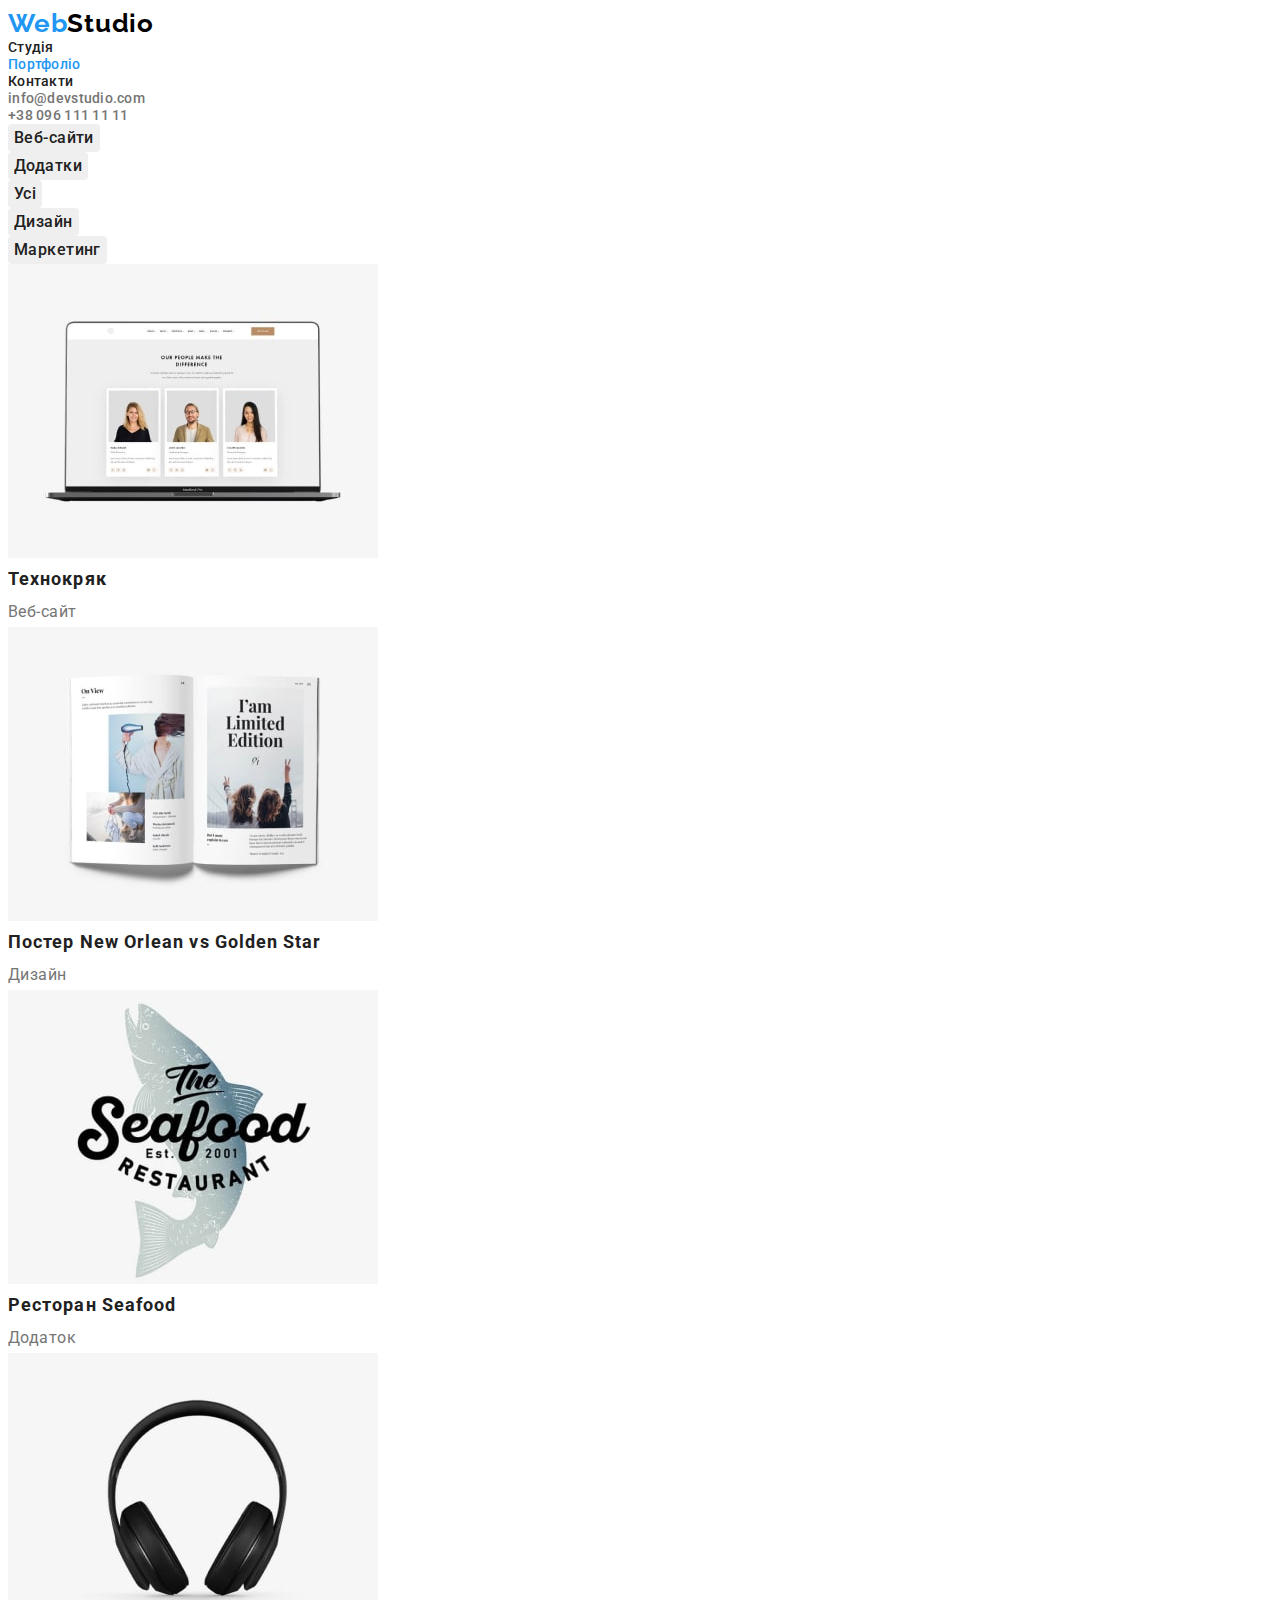
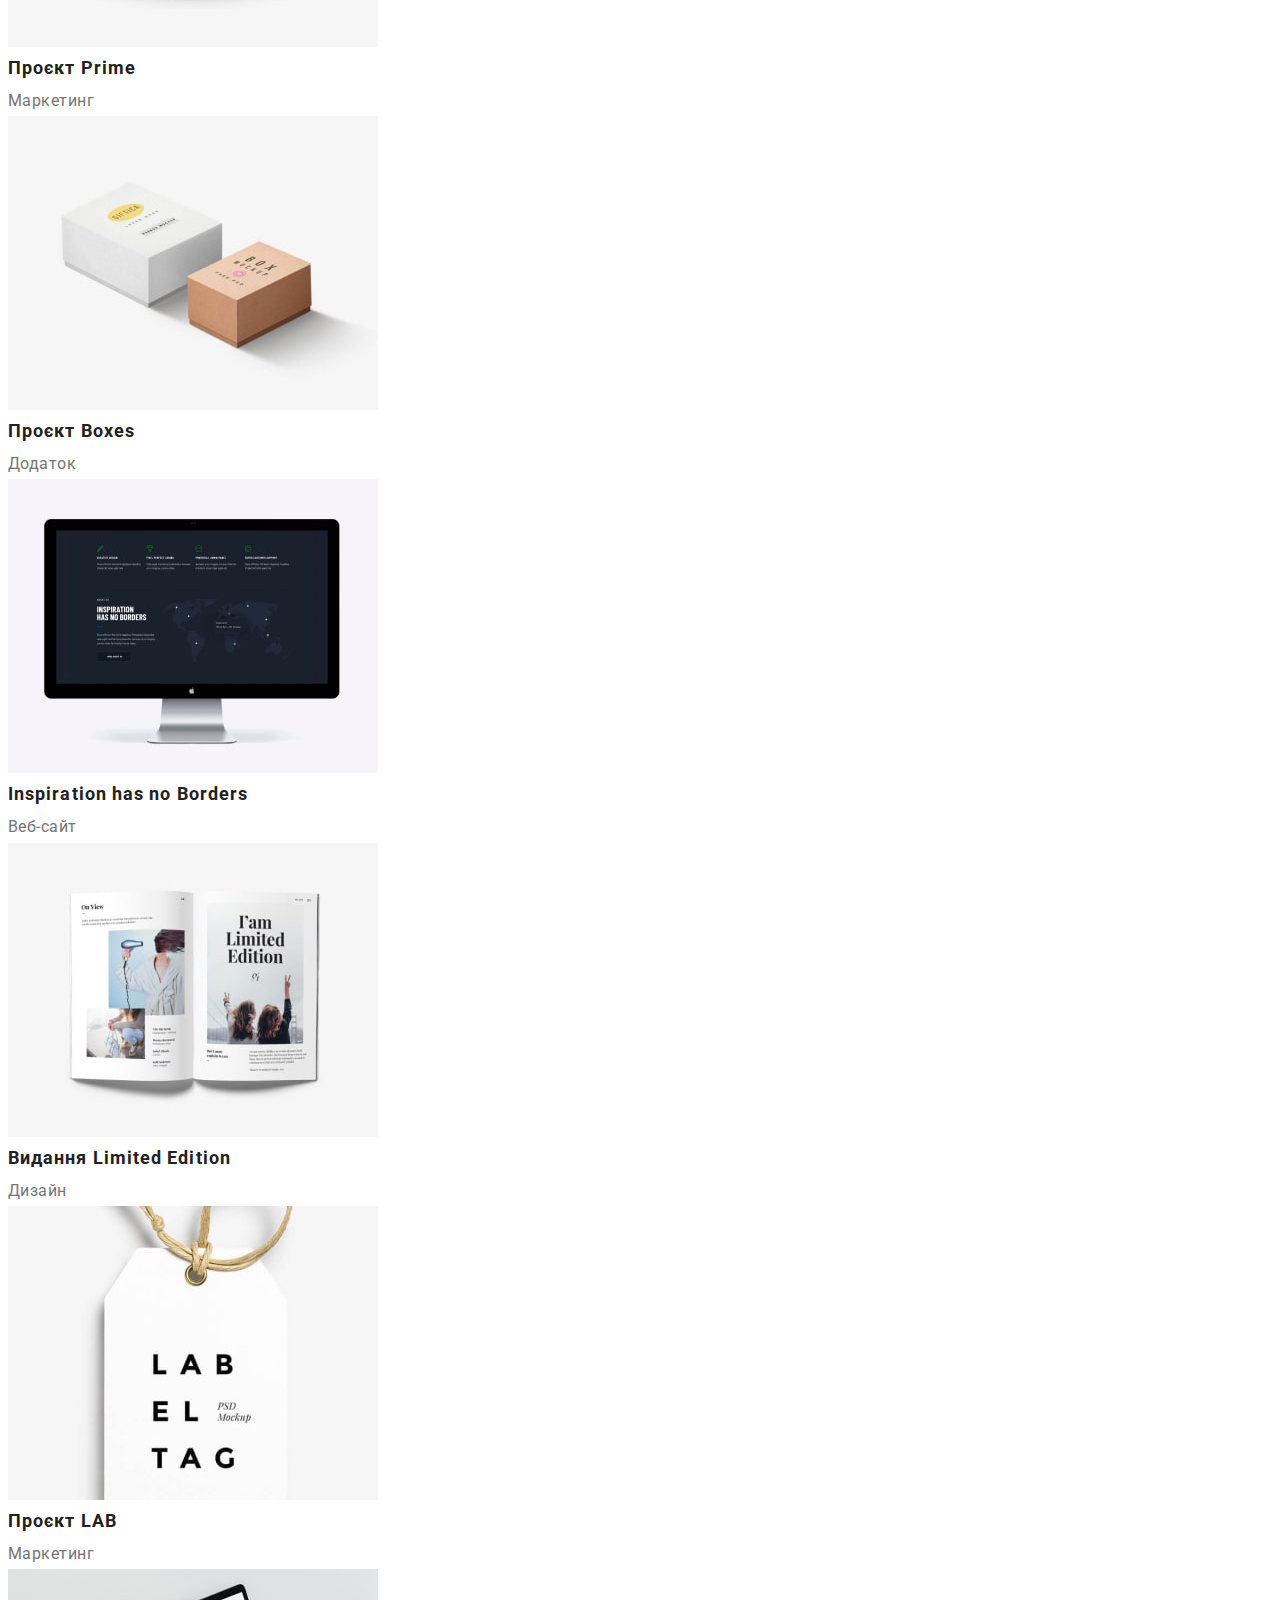
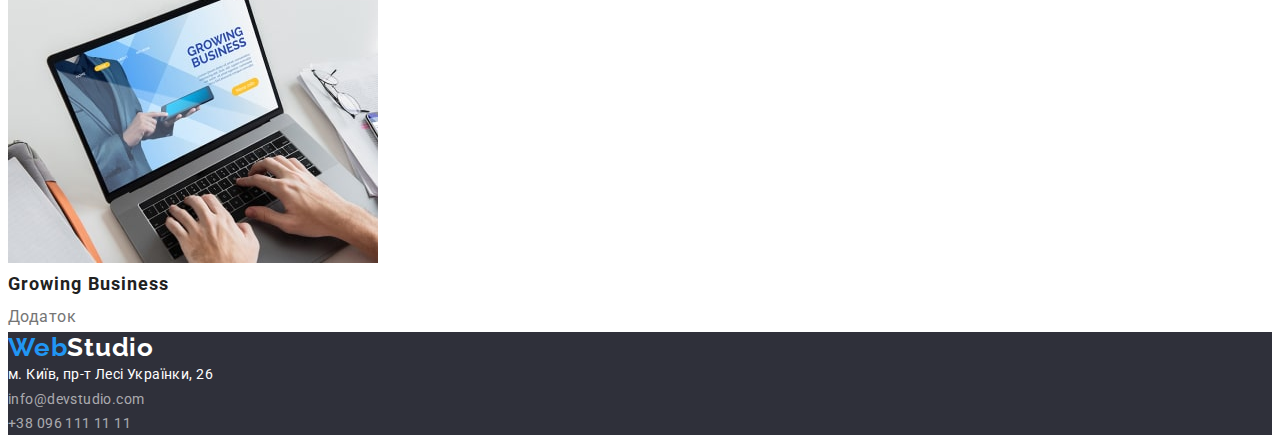
==== portfolio.html @ abe8c5ea "123" ====
<!DOCTYPE html>
<html lang="uk">
  <head>
    <meta charset="UTF-8" />
    <meta http-equiv="X-UA-Compatible" content="IE=edge" />
    <meta name="viewport" content="width=device-width, initial-scale=1.0" />
    <title>My home work</title>
    <link rel="stylesheet" href="node_modules/modern-normalize/modern-normalize.css" />
    <link rel="stylesheet" href="./css/style.css" />
    <link rel="preconnect" href="https://fonts.googleapis.com" />
    <link rel="preconnect" href="https://fonts.gstatic.com" crossorigin />
    <link
      href="https://fonts.googleapis.com/css2?family=Raleway:wght@700&family=Roboto:wght@400;500;700;900&display=swap"
      rel="stylesheet"
    />
  </head>
  <body>
    <!-- Хедер -->
    <header>
      <nav>
        <a class="logo-header link" href="./index.html"><span class="logo-web">Web</span>Studio</a>
        <ul class="list">
          <li><a class="link nav-link" href="./index.html">Студія</a></li>
          <li><a class="link nav-link current" href="./portfolio.html">Портфоліо</a></li>
          <li><a class="link nav-link" href="">Контакти</a></li>
        </ul>
      </nav>
      <ul class="list">
        <li>
          <a class="link header-email" href="mailto:info@devstudio.com">info@devstudio.com</a>
        </li>
        <li><a class="link header-tel" href="tel:+380961111111">+38 096 111 11 11</a></li>
      </ul>
    </header>

    <!-- мєін -->
    <main>
      <section>
        <!-- фільтр із кнопок -->
        <ul class="list">
          <li><button class="button-filter" type="button">Веб-сайти</button></li>
          <li><button class="button-filter" type="button">Додатки</button></li>
          <li><button class="button-filter" type="button">Усі</button></li>
          <li><button class="button-filter" type="button">Дизайн</button></li>
          <li><button class="button-filter" type="button">Маркетинг</button></li>
        </ul>

        <h1 class="visually-hidden">Портфоліо робіт</h1>

        <ul class="list">
          <li>
            <a class="link" href=""
              ><img src="./images/texno.jpg" width="370" alt="img-card" />
              <h2 class="title-card-portfolio">Технокряк</h2>
              <p class="text-card-portfolio">Веб-сайт</p></a
            >
          </li>
          <li>
            <a class="link" href=""
              ><img src="./images/magazine.jpg" width="370" alt="img-card" />
              <h2 class="title-card-portfolio">Постер New Orlean vs Golden Star</h2>
              <p class="text-card-portfolio">Дизайн</p></a
            >
          </li>
          <li>
            <a class="link" href=""
              ><img src="./images/restaurant.jpg" width="370" alt="img-card" />
              <h2 class="title-card-portfolio">Ресторан Seafood</h2>
              <p class="text-card-portfolio">Додаток</p></a
            >
          </li>
          <li>
            <a class="link" href=""
              ><img src="./images/prime.jpg" width="370" alt="img-card" />
              <h2 class="title-card-portfolio">Проєкт Prime</h2>
              <p class="text-card-portfolio">Маркетинг</p></a
            >
          </li>
          <li>
            <a class="link" href=""
              ><img src="./images/boxes.jpg" width="370" alt="img-card" />
              <h2 class="title-card-portfolio">Проєкт Boxes</h2>
              <p class="text-card-portfolio">Додаток</p></a
            >
          </li>
          <li>
            <a class="link" href=""
              ><img src="./images/site.jpg" width="370" alt="img-card" />
              <h2 class="title-card-portfolio">Inspiration has no Borders</h2>
              <p class="text-card-portfolio">Веб-сайт</p></a
            >
          </li>
          <li>
            <a class="link" href=""
              ><img src="./images/magazine.jpg" width="370" alt="img-card" />
              <h2 class="title-card-portfolio">Видання Limited Edition</h2>
              <p class="text-card-portfolio">Дизайн</p></a
            >
          </li>
          <li>
            <a class="link" href=""
              ><img src="./images/lab.jpg" width="370" alt="img-card" />
              <h2 class="title-card-portfolio">Проєкт LAB</h2>
              <p class="text-card-portfolio">Маркетинг</p></a
            >
          </li>
          <li>
            <a class="link" href=""
              ><img src="./images/addition.jpg" width="370" alt="img-card" />
              <h2 class="title-card-portfolio">Growing Business</h2>
              <p class="text-card-portfolio">Додаток</p></a
            >
          </li>
        </ul>
      </section>
    </main>
    <!-- Футер -->
    <footer>
      <div class="footer">
        <a class="logo-footer link" href="./index.html"><span class="logo-web">Web</span>Studio</a>
        <div>
          <address>
            <ul class="list">
              <li>
                <a
                  class="fiz-adress link"
                  href="https://goo.gl/maps/s4aSejZRAGrqeDKE9"
                  target="_blank"
                  rel="noreferrer noopener"
                  >м. Київ, пр-т Лесі Українки, 26</a
                >
              </li>
              <li>
                <a class="footer-mail-phoneess link" href="mailto:info@devstudio.com"
                  >info@devstudio.com</a
                >
              </li>
              <li>
                <a class="footer-mail-phoneess link" href="tel:+380961111111">+38 096 111 11 11</a>
              </li>
            </ul>
          </address>
        </div>
      </div>
    </footer>
  </body>
</html>
---- css/style.css ----
:root {
  --body-background: #ffffff;
  --acent: #2196f3;
  --black-logo-header: #000000;
  --nav-header-link: #212121;
  --nav-header-contact: #757575;
  --hero-title: #ffffff;
  --button-hero: #2196f3;
  --hero-background: #2f303a;
  --title: #212121;
  --filter-buttons: #212121;
  --text: #212121;
  --white-logo-footer: #ffffff;
  --button-hero-title: #ffffff;
  --bkg-section-our-team: #f5f4fa;
  --footer-bkg: #2f303a;
  --logo-footer: #ffffff;
  --footer-mail-phone: rgba(255, 255, 255, 0.6);
  --fiz-adress: #ffffff;
  --button-filter: #f5f4fa;
  --button-title: #212121;
  --button-title-hover: #ffffff;
  --bkg-card-portfolio: #ffffff;
  --text-card-portfolio: #757575;
  --paragraf: #757575;
}

/*==== скидання стилів =====*/
p,
h1,
h2,
h3,
h4,
h5,
h6 {
  margin: 0;
}
ul,
ol {
  margin: 0;
  padding-left: 0;
}

body {
  font-family: 'Roboto', sans-serif;
  letter-spacing: 0.03em;
  font-size: 14px;
  color: var(--text);
  background-color: var(--body-background);
}

.list {
  list-style: none;
}

.link {
  text-decoration: none;
}

/* ====HEADER ====*/
.logo-web {
  font-family: 'Raleway';
  font-style: normal;
  font-weight: 700;
  font-size: 26px;
  line-height: 1.19;
  letter-spacing: 0.03em;
  color: var(--acent);
}

.logo-header {
  font-family: 'Raleway';
  font-style: normal;
  font-weight: 700;
  font-size: 26px;
  line-height: 1.19;
  letter-spacing: 0.03em;
  color: var(--black-logo-header);
}

.nav-link {
  font-weight: 500;
  font-size: 14px;
  line-height: 1.14;
  letter-spacing: 0.02em;
  color: var(--nav-header-link);
}

.current {
  color: var(--acent);
}

.nav-link:hover,
.nav-link:focus {
  color: var(--acent);
}

.header-tel,
.header-email {
  font-weight: 500;
  font-size: 14px;
  line-height: 1.14;
  letter-spacing: 0.02em;
  color: #757575;
}

.header-tel:hover,
.header-tel:focus {
  color: var(--acent);
}

.header-email:hover,
.header-email:focus {
  color: var(--acent);
}

/* =============HERO=============== */
.hero-title {
  font-weight: 900;
  font-size: 44px;
  line-height: 1.36;
  text-align: center;
  letter-spacing: 0.06em;
  text-transform: uppercase;
  color: var(--hero-title);
}

.hero {
  background-color: var(--hero-background);
}

.button-hero {
  font-family: 'Roboto';
  font-weight: 700;
  font-size: 16px;
  line-height: 1.88;
  display: flex;
  align-items: center;
  text-align: center;
  letter-spacing: 0.06em;
  border: none;
  cursor: pointer;
  background: var(--button-hero);
  color: var(--button-hero-title);
}

.visually-hidden {
  position: absolute;
  white-space: nowrap;
  width: 1px;
  height: 1px;
  overflow: hidden;
  border: 0;
  padding: 0;
  clip: rect(0 0 0 0);
  clip-path: inset(50%);
  margin: -1px;
}

.title {
  font-weight: 700;
  font-size: 14px;
  line-height: 1.4;
  letter-spacing: 0.03em;
  text-transform: uppercase;
  color: var(--title);
}

.h2-index {
  font-weight: 700;
  font-size: 36px;
  line-height: 1.17;
  color: var(--title);
}

.text {
  font-weight: 400;
  font-size: 14px;
  line-height: 1.71;
  letter-spacing: 0.03em;
  color: var(--paragraf);
}

/* <!-- Наша команда --> */
.section-our-team {
  background-color: var(--bkg-section-our-team);
}

.card {
  background: #ffffff;
}

.title-card {
  font-weight: 500;
  font-size: 16px;
  line-height: 1.19;
  text-align: center;
  letter-spacing: 0.03em;
  color: var(--title);
}
.text-card {
  font-size: 16px;
  line-height: 1.19;
  text-align: center;
  letter-spacing: 0.03em;
  color: var(--paragraf);
}

/* ==================FOOTER================== */
.footer {
  background-color: var(--footer-bkg);
}

.logo-footer {
  font-family: 'Raleway';
  font-style: normal;
  font-weight: 700;
  font-size: 26px;
  line-height: 1.19;
  letter-spacing: 0.03em;
  color: var(--white-logo-footer);
}

.logo-footer {
  font-weight: 700;
  font-size: 26px;
  line-height: 1.19;
  letter-spacing: 0.03em;
  color: var(--logo-footer);
}

.fiz-adress {
  font-style: normal;
  font-weight: 400;
  font-size: 14px;
  line-height: 1.71;
  letter-spacing: 0.03em;
  color: var(--fiz-adress);
}

.fiz-adress:hover,
.fiz-adress:focus {
  color: var(--acent);
}

.footer-mail-phoneess {
  font-style: normal;
  font-weight: 400;
  font-size: 14px;
  line-height: 1.72;
  letter-spacing: 0.03em;
  color: rgba(255, 255, 255, 0.6);
}

.footer-mail-phoneess:hover,
.footer-mail-phoneess:focus {
  color: var(--acent);
}

/* Portfolio */

.button-filter {
  font-family: inherit;
  font-weight: 500;
  font-size: 16px;
  line-height: 1.63;
  text-align: center;
  letter-spacing: inherit;
  border-radius: 4px;
  border: none;
  color: var(--button-title);
  cursor: pointer;
}

.button-filter:hover,
.button-filter:focus {
  color: var(--button-title-hover);
  background-color: var(--acent);
}

.title-card-portfolio {
  font-weight: 700;
  font-size: 18px;
  line-height: 2;
  letter-spacing: 0.06em;
  color: var(--title);
}

.text-card-portfolio {
  font-weight: 400;
  font-size: 16px;
  line-height: 1.88;
  letter-spacing: 0.03em;
  color: var(--text-card-portfolio);
}
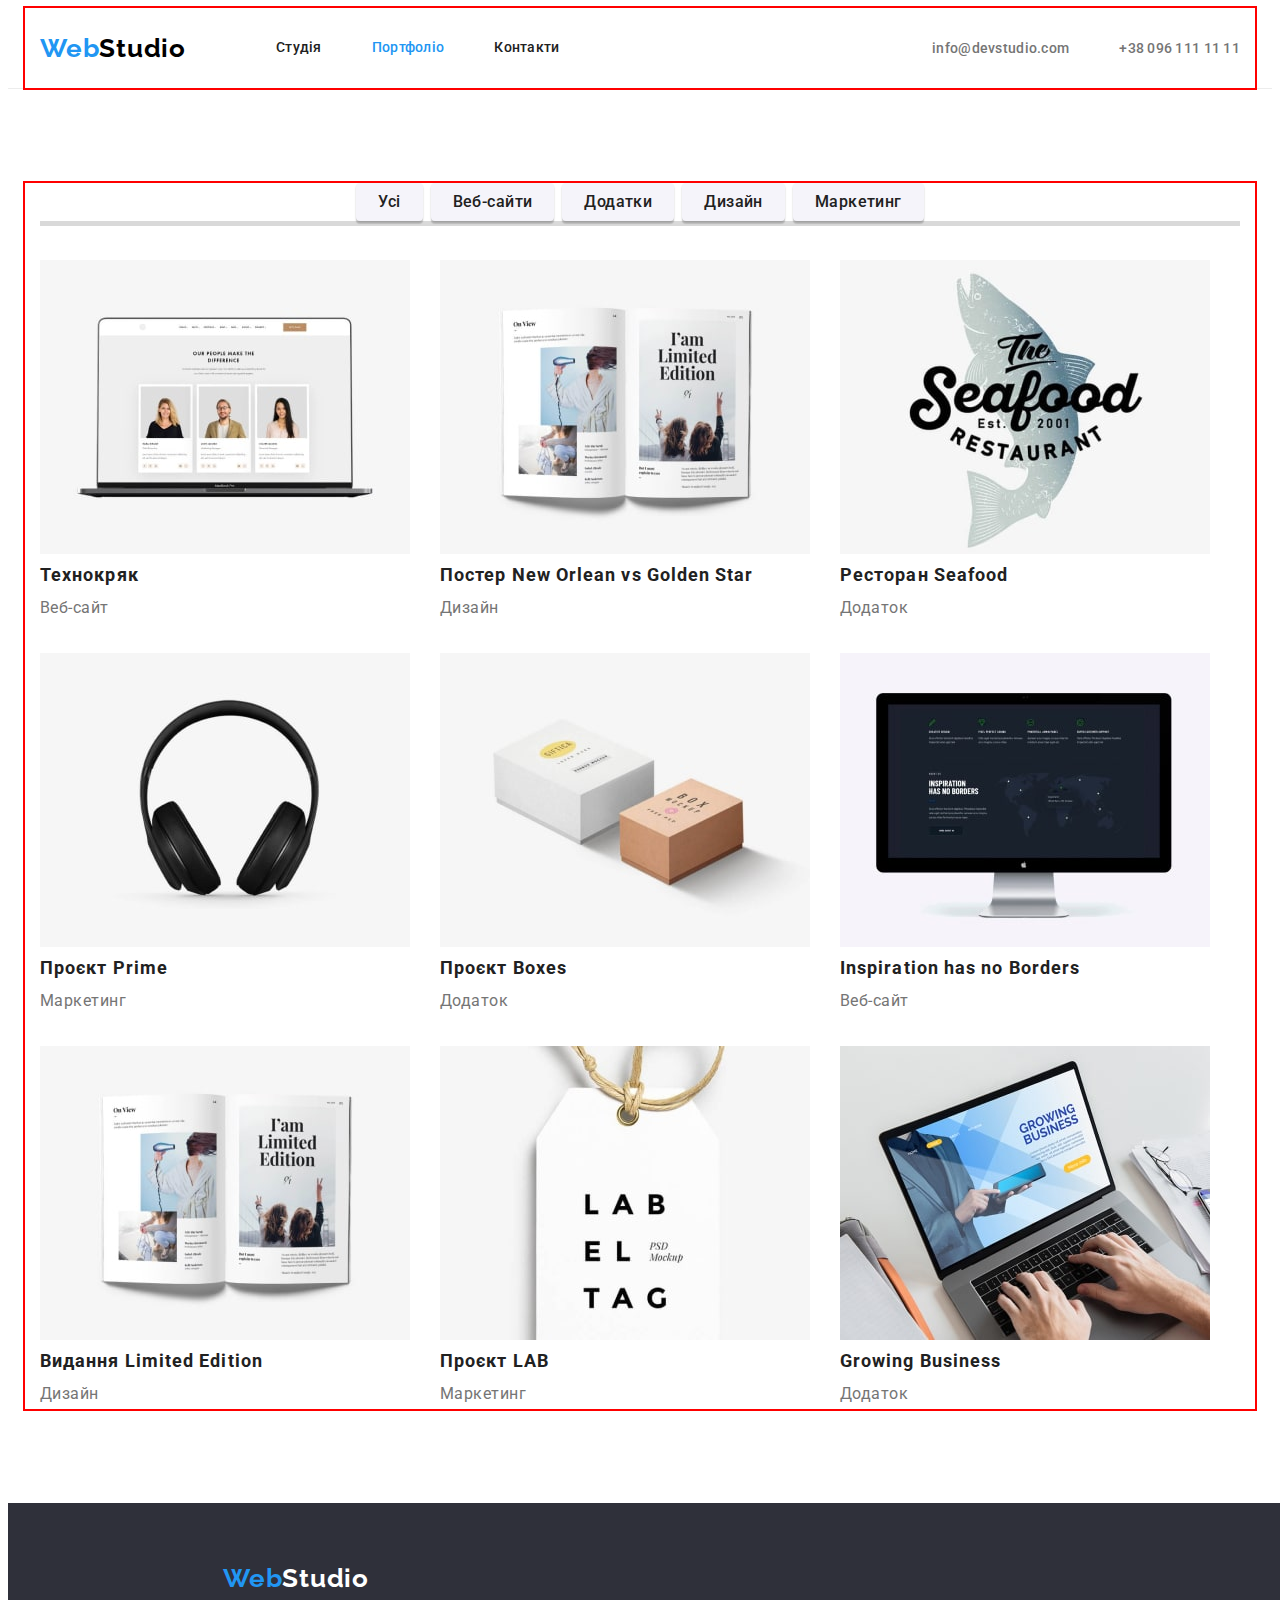
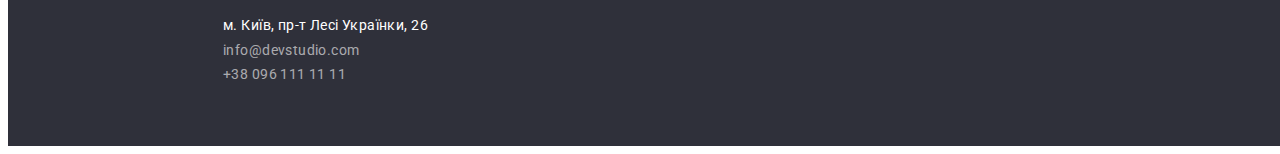
==== commit c0f3f4a0: "123" ====
--- a/portfolio.html
+++ b/portfolio.html
@@ -5,7 +5,13 @@
     <meta http-equiv="X-UA-Compatible" content="IE=edge" />
     <meta name="viewport" content="width=device-width, initial-scale=1.0" />
     <title>My home work</title>
-    <link rel="stylesheet" href="node_modules/modern-normalize/modern-normalize.css" />
+    <link
+      rel="stylesheet"
+      href="https://cdnjs.cloudflare.com/ajax/libs/modern-normalize/1.1.0/modern-normalize.min.css"
+      integrity="sha512-wpPYUAdjBVSE4KJnH1VR1HeZfpl1ub8YT/NKx4PuQ5NmX2tKuGu6U/JRp5y+Y8XG2tV+wKQpNHVUX03MfMFn9Q=="
+      crossorigin="anonymous"
+      referrerpolicy="no-referrer"
+    />
     <link rel="stylesheet" href="./css/style.css" />
     <link rel="preconnect" href="https://fonts.googleapis.com" />
     <link rel="preconnect" href="https://fonts.gstatic.com" crossorigin />
@@ -16,132 +22,158 @@
   </head>
   <body>
     <!-- Хедер -->
-    <header>
-      <nav>
-        <a class="logo-header link" href="./index.html"><span class="logo-web">Web</span>Studio</a>
-        <ul class="list">
-          <li><a class="link nav-link" href="./index.html">Студія</a></li>
-          <li><a class="link nav-link current" href="./portfolio.html">Портфоліо</a></li>
-          <li><a class="link nav-link" href="">Контакти</a></li>
-        </ul>
-      </nav>
-      <ul class="list">
-        <li>
-          <a class="link header-email" href="mailto:info@devstudio.com">info@devstudio.com</a>
-        </li>
-        <li><a class="link header-tel" href="tel:+380961111111">+38 096 111 11 11</a></li>
-      </ul>
+    <header class="heder-section">
+      <div class="container">
+        <div class="main-nav">
+          <nav class="header-nav">
+            <a class="logo-header link" href="./index.html"
+              ><span class="logo-web">Web</span>Studio</a
+            >
+            <ul class="list site-nav">
+              <li class="item"><a class="link nav-link" href="./index.html">Студія</a></li>
+              <li class="item">
+                <a class="link nav-link current" href="./portfolio.html">Портфоліо</a>
+              </li>
+              <li class="item"><a class="link nav-link" href="">Контакти</a></li>
+            </ul>
+          </nav>
+          <ul class="list contact">
+            <li class="contact-item">
+              <a class="link header-email" href="mailto:info@devstudio.com">info@devstudio.com</a>
+            </li>
+            <li class="contact-item">
+              <a class="link header-tel" href="tel:+380961111111">+38 096 111 11 11</a>
+            </li>
+          </ul>
+        </div>
+      </div>
     </header>
 
     <!-- мєін -->
     <main>
-      <section>
-        <!-- фільтр із кнопок -->
-        <ul class="list">
-          <li><button class="button-filter" type="button">Веб-сайти</button></li>
-          <li><button class="button-filter" type="button">Додатки</button></li>
-          <li><button class="button-filter" type="button">Усі</button></li>
-          <li><button class="button-filter" type="button">Дизайн</button></li>
-          <li><button class="button-filter" type="button">Маркетинг</button></li>
-        </ul>
+      <section class="section">
+        <div class="container">
+          <!-- фільтр із кнопок -->
+          <ul class="list btn-container">
+            <li><button class="button-filter" type="button">Усі</button></li>
+            <li><button class="button-filter" type="button">Веб-сайти</button></li>
+            <li><button class="button-filter" type="button">Додатки</button></li>
+            <li><button class="button-filter" type="button">Дизайн</button></li>
+            <li><button class="button-filter" type="button">Маркетинг</button></li>
+          </ul>
 
-        <h1 class="visually-hidden">Портфоліо робіт</h1>
+          <h1 class="visually-hidden">Портфоліо робіт</h1>
 
-        <ul class="list">
-          <li>
-            <a class="link" href=""
-              ><img src="./images/texno.jpg" width="370" alt="img-card" />
-              <h2 class="title-card-portfolio">Технокряк</h2>
-              <p class="text-card-portfolio">Веб-сайт</p></a
-            >
-          </li>
-          <li>
-            <a class="link" href=""
-              ><img src="./images/magazine.jpg" width="370" alt="img-card" />
-              <h2 class="title-card-portfolio">Постер New Orlean vs Golden Star</h2>
-              <p class="text-card-portfolio">Дизайн</p></a
-            >
-          </li>
-          <li>
-            <a class="link" href=""
-              ><img src="./images/restaurant.jpg" width="370" alt="img-card" />
-              <h2 class="title-card-portfolio">Ресторан Seafood</h2>
-              <p class="text-card-portfolio">Додаток</p></a
-            >
-          </li>
-          <li>
-            <a class="link" href=""
-              ><img src="./images/prime.jpg" width="370" alt="img-card" />
-              <h2 class="title-card-portfolio">Проєкт Prime</h2>
-              <p class="text-card-portfolio">Маркетинг</p></a
-            >
-          </li>
-          <li>
-            <a class="link" href=""
-              ><img src="./images/boxes.jpg" width="370" alt="img-card" />
-              <h2 class="title-card-portfolio">Проєкт Boxes</h2>
-              <p class="text-card-portfolio">Додаток</p></a
-            >
-          </li>
-          <li>
-            <a class="link" href=""
-              ><img src="./images/site.jpg" width="370" alt="img-card" />
-              <h2 class="title-card-portfolio">Inspiration has no Borders</h2>
-              <p class="text-card-portfolio">Веб-сайт</p></a
-            >
-          </li>
-          <li>
-            <a class="link" href=""
-              ><img src="./images/magazine.jpg" width="370" alt="img-card" />
-              <h2 class="title-card-portfolio">Видання Limited Edition</h2>
-              <p class="text-card-portfolio">Дизайн</p></a
-            >
-          </li>
-          <li>
-            <a class="link" href=""
-              ><img src="./images/lab.jpg" width="370" alt="img-card" />
-              <h2 class="title-card-portfolio">Проєкт LAB</h2>
-              <p class="text-card-portfolio">Маркетинг</p></a
-            >
-          </li>
-          <li>
-            <a class="link" href=""
-              ><img src="./images/addition.jpg" width="370" alt="img-card" />
-              <h2 class="title-card-portfolio">Growing Business</h2>
-              <p class="text-card-portfolio">Додаток</p></a
-            >
-          </li>
-        </ul>
+          <ul class="list net">
+            <li class="net-item">
+              <a class="link" href=""
+                ><img src="./images/texno.jpg" width="370" alt="img-card" />
+                <h2 class="title-card-portfolio">Технокряк</h2>
+                <p class="text-card-portfolio">Веб-сайт</p></a
+              >
+            </li>
+
+            <li class="net-item">
+              <a class="link" href=""
+                ><img src="./images/magazine.jpg" width="370" alt="img-card" />
+                <h2 class="title-card-portfolio">Постер New Orlean vs Golden Star</h2>
+                <p class="text-card-portfolio">Дизайн</p></a
+              >
+            </li>
+
+            <li class="net-item">
+              <a class="link" href=""
+                ><img src="./images/restaurant.jpg" width="370" alt="img-card" />
+                <h2 class="title-card-portfolio">Ресторан Seafood</h2>
+                <p class="text-card-portfolio">Додаток</p></a
+              >
+            </li>
+
+            <li class="net-item">
+              <a class="link" href=""
+                ><img src="./images/prime.jpg" width="370" alt="img-card" />
+                <h2 class="title-card-portfolio">Проєкт Prime</h2>
+                <p class="text-card-portfolio">Маркетинг</p></a
+              >
+            </li>
+
+            <li class="net-item">
+              <a class="link" href=""
+                ><img src="./images/boxes.jpg" width="370" alt="img-card" />
+                <h2 class="title-card-portfolio">Проєкт Boxes</h2>
+                <p class="text-card-portfolio">Додаток</p></a
+              >
+            </li>
+
+            <li class="net-item">
+              <a class="link" href=""
+                ><img src="./images/site.jpg" width="370" alt="img-card" />
+                <h2 class="title-card-portfolio">Inspiration has no Borders</h2>
+                <p class="text-card-portfolio">Веб-сайт</p></a
+              >
+            </li>
+
+            <li class="net-item">
+              <a class="link" href=""
+                ><img src="./images/magazine.jpg" width="370" alt="img-card" />
+                <h2 class="title-card-portfolio">Видання Limited Edition</h2>
+                <p class="text-card-portfolio">Дизайн</p></a
+              >
+            </li>
+
+            <li class="net-item">
+              <a class="link" href=""
+                ><img src="./images/lab.jpg" width="370" alt="img-card" />
+                <h2 class="title-card-portfolio">Проєкт LAB</h2>
+                <p class="text-card-portfolio">Маркетинг</p></a
+              >
+            </li>
+
+            <li class="net-item">
+              <a class="link" href=""
+                ><img src="./images/addition.jpg" width="370" alt="img-card" />
+                <h2 class="title-card-portfolio">Growing Business</h2>
+                <p class="text-card-portfolio">Додаток</p></a
+              >
+            </li>
+          </ul>
+        </div>
       </section>
     </main>
     <!-- Футер -->
     <footer>
-      <div class="footer">
-        <a class="logo-footer link" href="./index.html"><span class="logo-web">Web</span>Studio</a>
-        <div>
-          <address>
-            <ul class="list">
-              <li>
-                <a
-                  class="fiz-adress link"
-                  href="https://goo.gl/maps/s4aSejZRAGrqeDKE9"
-                  target="_blank"
-                  rel="noreferrer noopener"
-                  >м. Київ, пр-т Лесі Українки, 26</a
-                >
-              </li>
-              <li>
-                <a class="footer-mail-phoneess link" href="mailto:info@devstudio.com"
-                  >info@devstudio.com</a
-                >
-              </li>
-              <li>
-                <a class="footer-mail-phoneess link" href="tel:+380961111111">+38 096 111 11 11</a>
-              </li>
-            </ul>
-          </address>
+      <section class="footer-section">
+        <div class="footer">
+          <a class="logo-footer link" href="./index.html"
+            ><span class="logo-web">Web</span>Studio</a
+          >
+          <div class="footer-adress">
+            <address>
+              <ul class="list">
+                <li>
+                  <a
+                    class="fiz-adress link"
+                    href="https://goo.gl/maps/s4aSejZRAGrqeDKE9"
+                    target="_blank"
+                    rel="noreferrer noopener"
+                    >м. Київ, пр-т Лесі Українки, 26</a
+                  >
+                </li>
+                <li>
+                  <a class="footer-mail-phoneess link" href="mailto:info@devstudio.com"
+                    >info@devstudio.com</a
+                  >
+                </li>
+                <li>
+                  <a class="footer-mail-phoneess link" href="tel:+380961111111"
+                    >+38 096 111 11 11</a
+                  >
+                </li>
+              </ul>
+            </address>
+          </div>
         </div>
-      </div>
+      </section>
     </footer>
   </body>
 </html>
--- a/css/style.css
+++ b/css/style.css
@@ -23,6 +23,8 @@
   --bkg-card-portfolio: #ffffff;
   --text-card-portfolio: #757575;
   --paragraf: #757575;
+  --border-heder: #ececec;
+  --border-heder-portfolio: #d9d9d9;
 }
 
 /*==== скидання стилів =====*/
@@ -35,8 +37,7 @@
 h6 {
   margin: 0;
 }
-ul,
-ol {
+ul {
   margin: 0;
   padding-left: 0;
 }
@@ -57,8 +58,40 @@
   text-decoration: none;
 }
 
+.container {
+  width: 1200px;
+  padding-left: 15px;
+  padding-right: 15px;
+  margin: 0 auto;
+  outline: 2px solid red;
+}
+
+.section {
+  padding-top: 94px;
+  padding-bottom: 94px;
+}
+
 /* ====HEADER ====*/
+.heder-section {
+  border-bottom: 1px solid var(--border-heder);
+  /* width: 1600px; */
+  margin: 0 auto;
+}
+
+.header-nav {
+  display: flex;
+  align-items: center;
+}
+
+.main-nav {
+  display: flex;
+  align-items: center;
+}
+
 .logo-web {
+  padding-top: 24px;
+  padding-bottom: 25px;
+
   font-family: 'Raleway';
   font-style: normal;
   font-weight: 700;
@@ -78,7 +111,20 @@
   color: var(--black-logo-header);
 }
 
+.site-nav {
+  display: flex;
+  margin-left: 90px;
+}
+
+.site-nav .item:not(:last-child) {
+  margin-right: 50px;
+}
+
 .nav-link {
+  display: block;
+  padding-top: 32px;
+  padding-bottom: 32px;
+
   font-weight: 500;
   font-size: 14px;
   line-height: 1.14;
@@ -95,6 +141,19 @@
   color: var(--acent);
 }
 
+.contact {
+  display: flex;
+  margin-left: auto;
+}
+
+.contact-item {
+  display: block;
+}
+
+.contact-item + .contact-item {
+  margin-left: 50px;
+}
+
 .header-tel,
 .header-email {
   font-weight: 500;
@@ -115,11 +174,23 @@
 }
 
 /* =============HERO=============== */
+.hero.section {
+  width: 1600px;
+  margin: 0 auto;
+  /* text-align: center; */
+  padding-top: 200px;
+  padding-bottom: 200px;
+}
 .hero-title {
+  text-align: center;
+  margin-left: auto;
+  margin-right: auto;
+  margin-bottom: 30px;
+  width: 696px;
+
   font-weight: 900;
   font-size: 44px;
   line-height: 1.36;
-  text-align: center;
   letter-spacing: 0.06em;
   text-transform: uppercase;
   color: var(--hero-title);
@@ -127,9 +198,18 @@
 
 .hero {
   background-color: var(--hero-background);
+  /* margin-bottom: 94px; */
 }
 
 .button-hero {
+  min-width: 216px;
+  height: 50px;
+  margin-left: auto;
+  margin-right: auto;
+  /* margin-bottom: 200px; */
+  padding: 10px 32px;
+
+  border-radius: 4px;
   font-family: 'Roboto';
   font-weight: 700;
   font-size: 16px;
@@ -143,6 +223,8 @@
   background: var(--button-hero);
   color: var(--button-hero-title);
 }
+
+/* наші переваги */
 
 .visually-hidden {
   position: absolute;
@@ -157,7 +239,18 @@
   margin: -1px;
 }
 
+.section-benefits {
+  padding-top: 94px;
+}
+
+.list-benefits {
+  display: flex;
+  gap: 30px;
+}
+
 .title {
+  margin-bottom: 10px;
+
   font-weight: 700;
   font-size: 14px;
   line-height: 1.4;
@@ -167,6 +260,9 @@
 }
 
 .h2-index {
+  text-align: center;
+  margin-bottom: 50px;
+
   font-weight: 700;
   font-size: 36px;
   line-height: 1.17;
@@ -174,23 +270,44 @@
 }
 
 .text {
+  /* margin-bottom: 10px; */
+
   font-weight: 400;
   font-size: 14px;
   line-height: 1.71;
   letter-spacing: 0.03em;
   color: var(--paragraf);
+}
+
+.our-work {
+  display: flex;
+  gap: 30px;
 }
 
 /* <!-- Наша команда --> */
 .section-our-team {
   background-color: var(--bkg-section-our-team);
+  width: 1600px;
+  margin: 0 auto;
+}
+.team-container {
+  display: flex;
+  gap: 30px;
 }
 
 .card {
+  padding-bottom: 30px;
+
+  box-shadow: 0px 1px 3px rgba(0, 0, 0, 0.12), 0px 1px 1px rgba(0, 0, 0, 0.14),
+    0px 2px 1px rgba(0, 0, 0, 0.2);
+  border-radius: 0px 0px 4px 4px;
   background: #ffffff;
 }
 
 .title-card {
+  margin-top: 30px;
+  margin-bottom: 10px;
+
   font-weight: 500;
   font-size: 16px;
   line-height: 1.19;
@@ -208,7 +325,15 @@
 
 /* ==================FOOTER================== */
 .footer {
+  padding-top: 60px;
+  padding-left: 215px;
+  padding-bottom: 60px;
   background-color: var(--footer-bkg);
+}
+
+.footer-section {
+  width: 1600px;
+  margin: 0 auto;
 }
 
 .logo-footer {
@@ -221,13 +346,16 @@
   color: var(--white-logo-footer);
 }
 
-.logo-footer {
+.footer-adress {
+  margin-top: 20px;
+}
+/* .logo-footer {
   font-weight: 700;
   font-size: 26px;
   line-height: 1.19;
   letter-spacing: 0.03em;
   color: var(--logo-footer);
-}
+} */
 
 .fiz-adress {
   font-style: normal;
@@ -257,9 +385,28 @@
   color: var(--acent);
 }
 
-/* Portfolio */
+/*==== Portfolio ====*/ /*==== Portfolio ====*/
+/*==== Portfolio ====*/ /*==== Portfolio ====*/
+/*==== Portfolio ====*/ /*==== Portfolio ====*/
+/*==== Portfolio ====*/ /*==== Portfolio ====*/
+/*==== Portfolio ====*/ /*==== Portfolio ====*/
+/*==== Portfolio ====*/ /*==== Portfolio ====*/
+/*==== Portfolio ====*/ /*==== Portfolio ====*/
+/*==== Portfolio ====*/ /*==== Portfolio ====*/
+/*==== Portfolio ====*/ /*==== Portfolio ====*/
+/*==== Portfolio ====*/ /*==== Portfolio ====*/
+
+.btn-container {
+  display: flex;
+  gap: 8px;
+  justify-content: center;
+  border-bottom: 5px solid var(--border-heder-portfolio);
+  /* width: 1200px; */
+  margin-bottom: 34px;
+}
 
 .button-filter {
+  padding: 6px 22px;
   font-family: inherit;
   font-weight: 500;
   font-size: 16px;
@@ -269,7 +416,11 @@
   border-radius: 4px;
   border: none;
   color: var(--button-title);
+  background-color: var(--button-filter);
   cursor: pointer;
+  box-shadow: 0px 3px 1px rgba(0, 0, 0, 0.1), 0px 1px 2px rgba(0, 0, 0, 0.08),
+    0px 2px 2px rgba(0, 0, 0, 0.12);
+  border-radius: 4px;
 }
 
 .button-filter:hover,
@@ -278,6 +429,17 @@
   background-color: var(--acent);
 }
 
+/* ==== побудова сітки ===== */
+.list.net {
+  display: flex;
+  gap: 30px;
+  flex-wrap: wrap;
+}
+
+.net-item {
+  width: calc((100%-60px) / 3);
+}
+
 .title-card-portfolio {
   font-weight: 700;
   font-size: 18px;
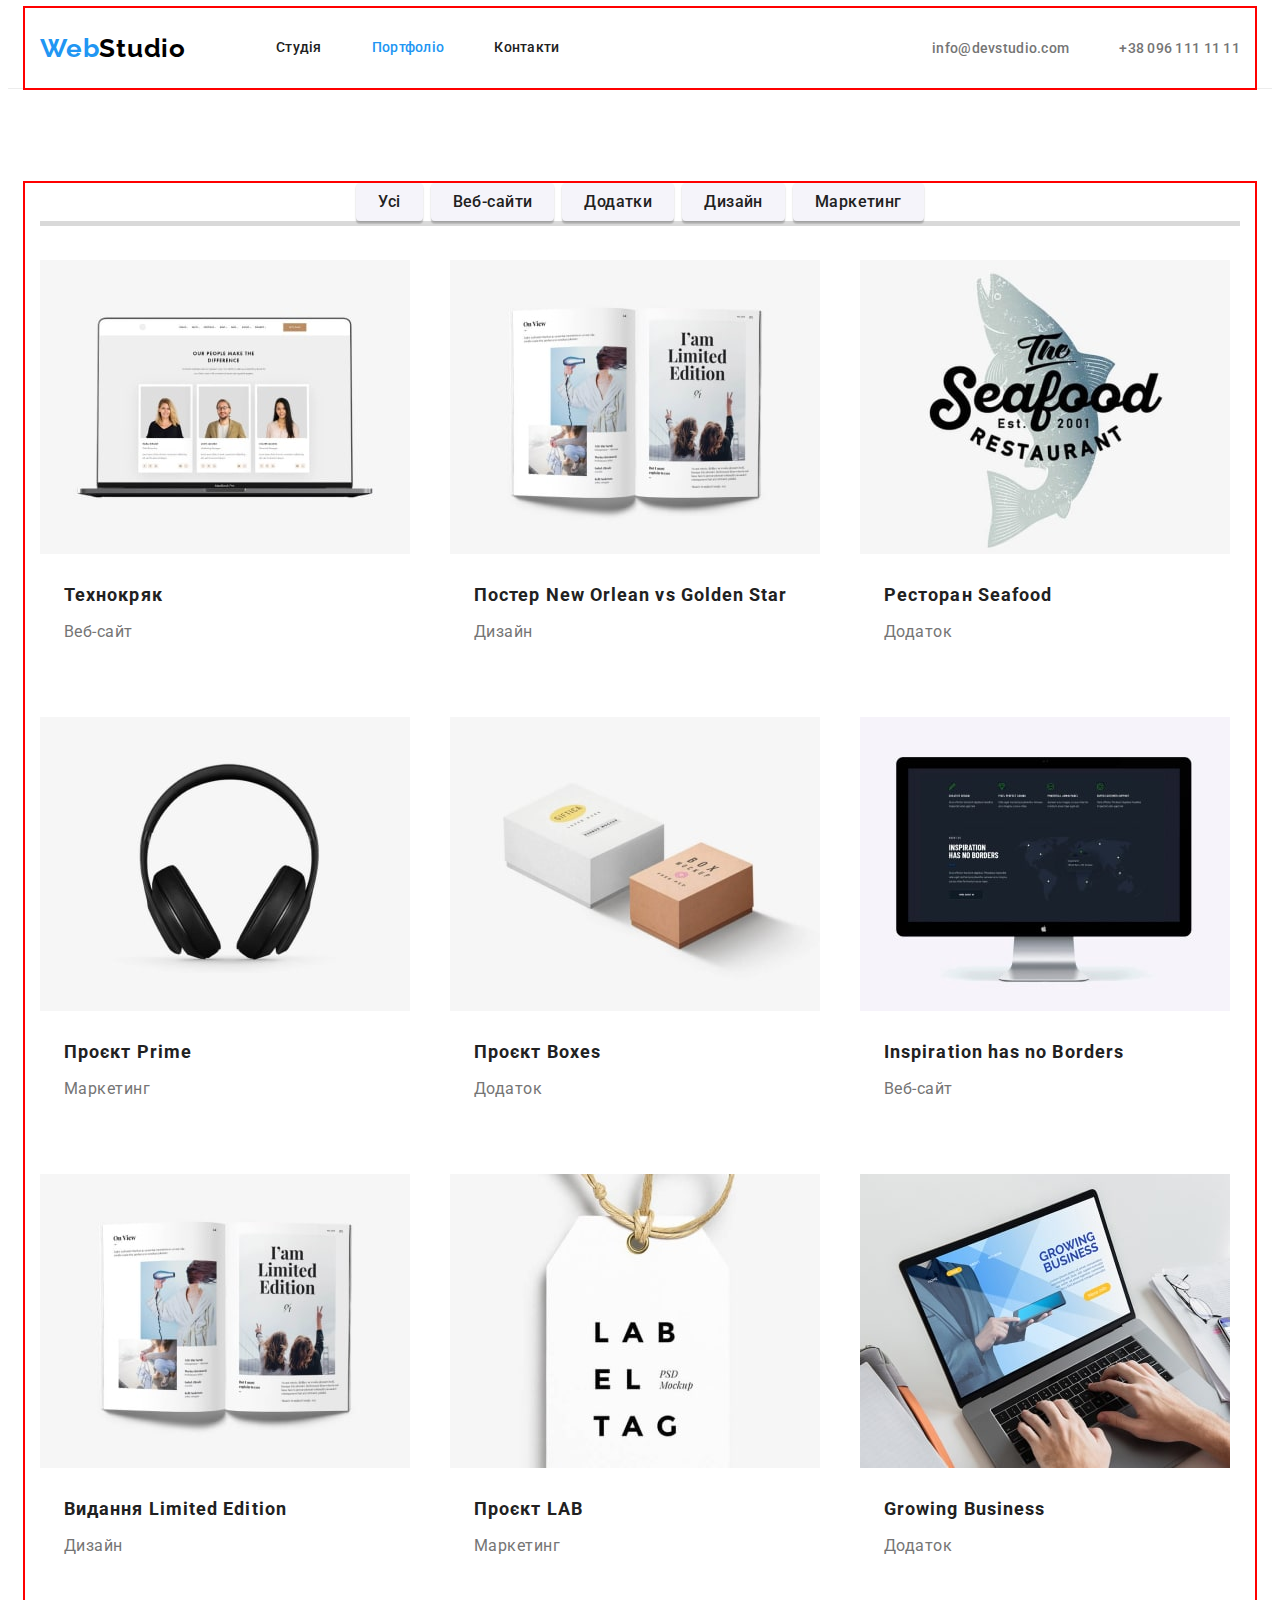
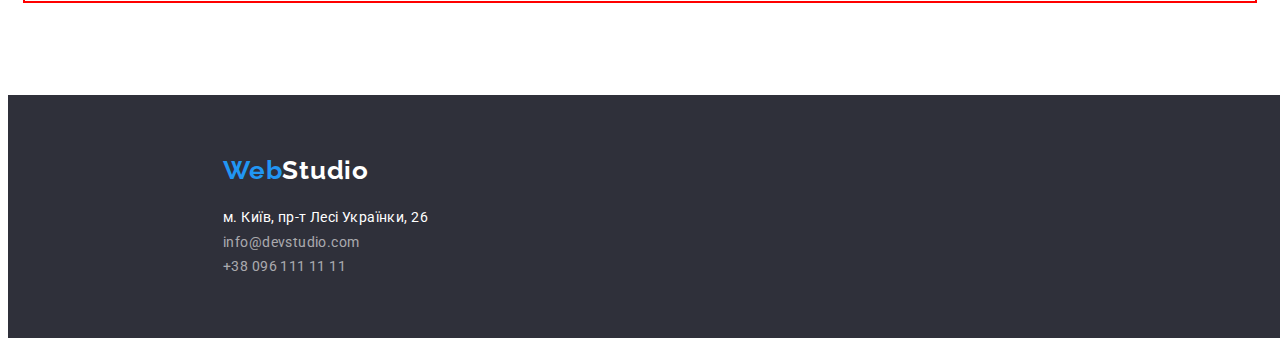
==== commit 5637a1b6: "майже готово" ====
--- a/portfolio.html
+++ b/portfolio.html
@@ -67,73 +67,96 @@
           <ul class="list net">
             <li class="net-item">
               <a class="link" href=""
-                ><img src="./images/texno.jpg" width="370" alt="img-card" />
-                <h2 class="title-card-portfolio">Технокряк</h2>
-                <p class="text-card-portfolio">Веб-сайт</p></a
-              >
-            </li>
-
-            <li class="net-item">
-              <a class="link" href=""
-                ><img src="./images/magazine.jpg" width="370" alt="img-card" />
-                <h2 class="title-card-portfolio">Постер New Orlean vs Golden Star</h2>
-                <p class="text-card-portfolio">Дизайн</p></a
-              >
-            </li>
-
-            <li class="net-item">
-              <a class="link" href=""
-                ><img src="./images/restaurant.jpg" width="370" alt="img-card" />
-                <h2 class="title-card-portfolio">Ресторан Seafood</h2>
-                <p class="text-card-portfolio">Додаток</p></a
-              >
-            </li>
-
-            <li class="net-item">
-              <a class="link" href=""
-                ><img src="./images/prime.jpg" width="370" alt="img-card" />
-                <h2 class="title-card-portfolio">Проєкт Prime</h2>
-                <p class="text-card-portfolio">Маркетинг</p></a
-              >
-            </li>
-
-            <li class="net-item">
-              <a class="link" href=""
-                ><img src="./images/boxes.jpg" width="370" alt="img-card" />
-                <h2 class="title-card-portfolio">Проєкт Boxes</h2>
-                <p class="text-card-portfolio">Додаток</p></a
-              >
-            </li>
-
-            <li class="net-item">
-              <a class="link" href=""
-                ><img src="./images/site.jpg" width="370" alt="img-card" />
-                <h2 class="title-card-portfolio">Inspiration has no Borders</h2>
-                <p class="text-card-portfolio">Веб-сайт</p></a
-              >
-            </li>
-
-            <li class="net-item">
-              <a class="link" href=""
-                ><img src="./images/magazine.jpg" width="370" alt="img-card" />
-                <h2 class="title-card-portfolio">Видання Limited Edition</h2>
-                <p class="text-card-portfolio">Дизайн</p></a
-              >
-            </li>
-
-            <li class="net-item">
-              <a class="link" href=""
-                ><img src="./images/lab.jpg" width="370" alt="img-card" />
-                <h2 class="title-card-portfolio">Проєкт LAB</h2>
-                <p class="text-card-portfolio">Маркетинг</p></a
-              >
-            </li>
-
-            <li class="net-item">
-              <a class="link" href=""
-                ><img src="./images/addition.jpg" width="370" alt="img-card" />
-                <h2 class="title-card-portfolio">Growing Business</h2>
-                <p class="text-card-portfolio">Додаток</p></a
+                ><img class="picture-card" src="./images/texno.jpg" width="370" alt="img-card" />
+                <div class="card-border">
+                  <h2 class="title-card-portfolio">Технокряк</h2>
+                  <p class="text-card-portfolio">Веб-сайт</p>
+                </div></a
+              >
+            </li>
+
+            <li class="net-item">
+              <a class="link" href=""
+                ><img class="picture-card" src="./images/magazine.jpg" width="370" alt="img-card" />
+                <div class="card-border">
+                  <h2 class="title-card-portfolio">Постер New Orlean vs Golden Star</h2>
+                  <p class="text-card-portfolio">Дизайн</p>
+                </div></a
+              >
+            </li>
+
+            <li class="net-item">
+              <a class="link" href=""
+                ><img
+                  class="picture-card"
+                  src="./images/restaurant.jpg"
+                  width="370"
+                  alt="img-card"
+                />
+                <div class="card-border">
+                  <h2 class="title-card-portfolio">Ресторан Seafood</h2>
+                  <p class="text-card-portfolio">Додаток</p>
+                </div></a
+              >
+            </li>
+
+            <li class="net-item">
+              <a class="link" href=""
+                ><img class="picture-card" src="./images/prime.jpg" width="370" alt="img-card" />
+                <div class="card-border">
+                  <h2 class="title-card-portfolio">Проєкт Prime</h2>
+                  <p class="text-card-portfolio">Маркетинг</p>
+                </div></a
+              >
+            </li>
+
+            <li class="net-item">
+              <a class="link" href=""
+                ><img class="picture-card" src="./images/boxes.jpg" width="370" alt="img-card" />
+                <div class="card-border">
+                  <h2 class="title-card-portfolio">Проєкт Boxes</h2>
+                  <p class="text-card-portfolio">Додаток</p>
+                </div></a
+              >
+            </li>
+
+            <li class="net-item">
+              <a class="link" href=""
+                ><img class="picture-card" src="./images/site.jpg" width="370" alt="img-card" />
+                <div class="card-border">
+                  <h2 class="title-card-portfolio">Inspiration has no Borders</h2>
+                  <p class="text-card-portfolio">Веб-сайт</p>
+                </div></a
+              >
+            </li>
+
+            <li class="net-item">
+              <a class="link" href=""
+                ><img class="picture-card" src="./images/magazine.jpg" width="370" alt="img-card" />
+                <div class="card-border">
+                  <h2 class="title-card-portfolio">Видання Limited Edition</h2>
+                  <p class="text-card-portfolio">Дизайн</p>
+                </div></a
+              >
+            </li>
+
+            <li class="net-item">
+              <a class="link" href=""
+                ><img class="picture-card" src="./images/lab.jpg" width="370" alt="img-card" />
+                <div class="card-border">
+                  <h2 class="title-card-portfolio">Проєкт LAB</h2>
+                  <p class="text-card-portfolio">Маркетинг</p>
+                </div></a
+              >
+            </li>
+
+            <li class="net-item">
+              <a class="link" href=""
+                ><img class="picture-card" src="./images/addition.jpg" width="370" alt="img-card" />
+                <div class="card-border">
+                  <h2 class="title-card-portfolio">Growing Business</h2>
+                  <p class="text-card-portfolio">Додаток</p>
+                </div></a
               >
             </li>
           </ul>
--- a/css/style.css
+++ b/css/style.css
@@ -25,6 +25,7 @@
   --paragraf: #757575;
   --border-heder: #ececec;
   --border-heder-portfolio: #d9d9d9;
+  --net-item-border: #eeeeee;
 }
 
 /*==== скидання стилів =====*/
@@ -297,7 +298,6 @@
 
 .card {
   padding-bottom: 30px;
-
   box-shadow: 0px 1px 3px rgba(0, 0, 0, 0.12), 0px 1px 1px rgba(0, 0, 0, 0.14),
     0px 2px 1px rgba(0, 0, 0, 0.2);
   border-radius: 0px 0px 4px 4px;
@@ -437,10 +437,27 @@
 }
 
 .net-item {
-  width: calc((100%-60px) / 3);
+  /* background-color: tomato; */
+  width: calc((100% - 60px) / 3);
+  /* border: 5px solid #e60404; */
+}
+
+.card-border {
+  /* border: 1px solid color var(--net-item-border); */
+  border: 1px solid color var(--net-item-border);
+  padding-left: 24px;
+  padding-right: 24px;
+  padding-bottom: 20px;
+}
+.picture-card {
+  /* display: block; */
+  margin-bottom: 20px;
+  /* width: 100%; */
 }
 
 .title-card-portfolio {
+  margin-bottom: 4px;
+
   font-weight: 700;
   font-size: 18px;
   line-height: 2;
@@ -449,6 +466,10 @@
 }
 
 .text-card-portfolio {
+  margin-bottom: 20px;
+  /* padding-left: 24px;
+  padding-right: 24px; */
+
   font-weight: 400;
   font-size: 16px;
   line-height: 1.88;
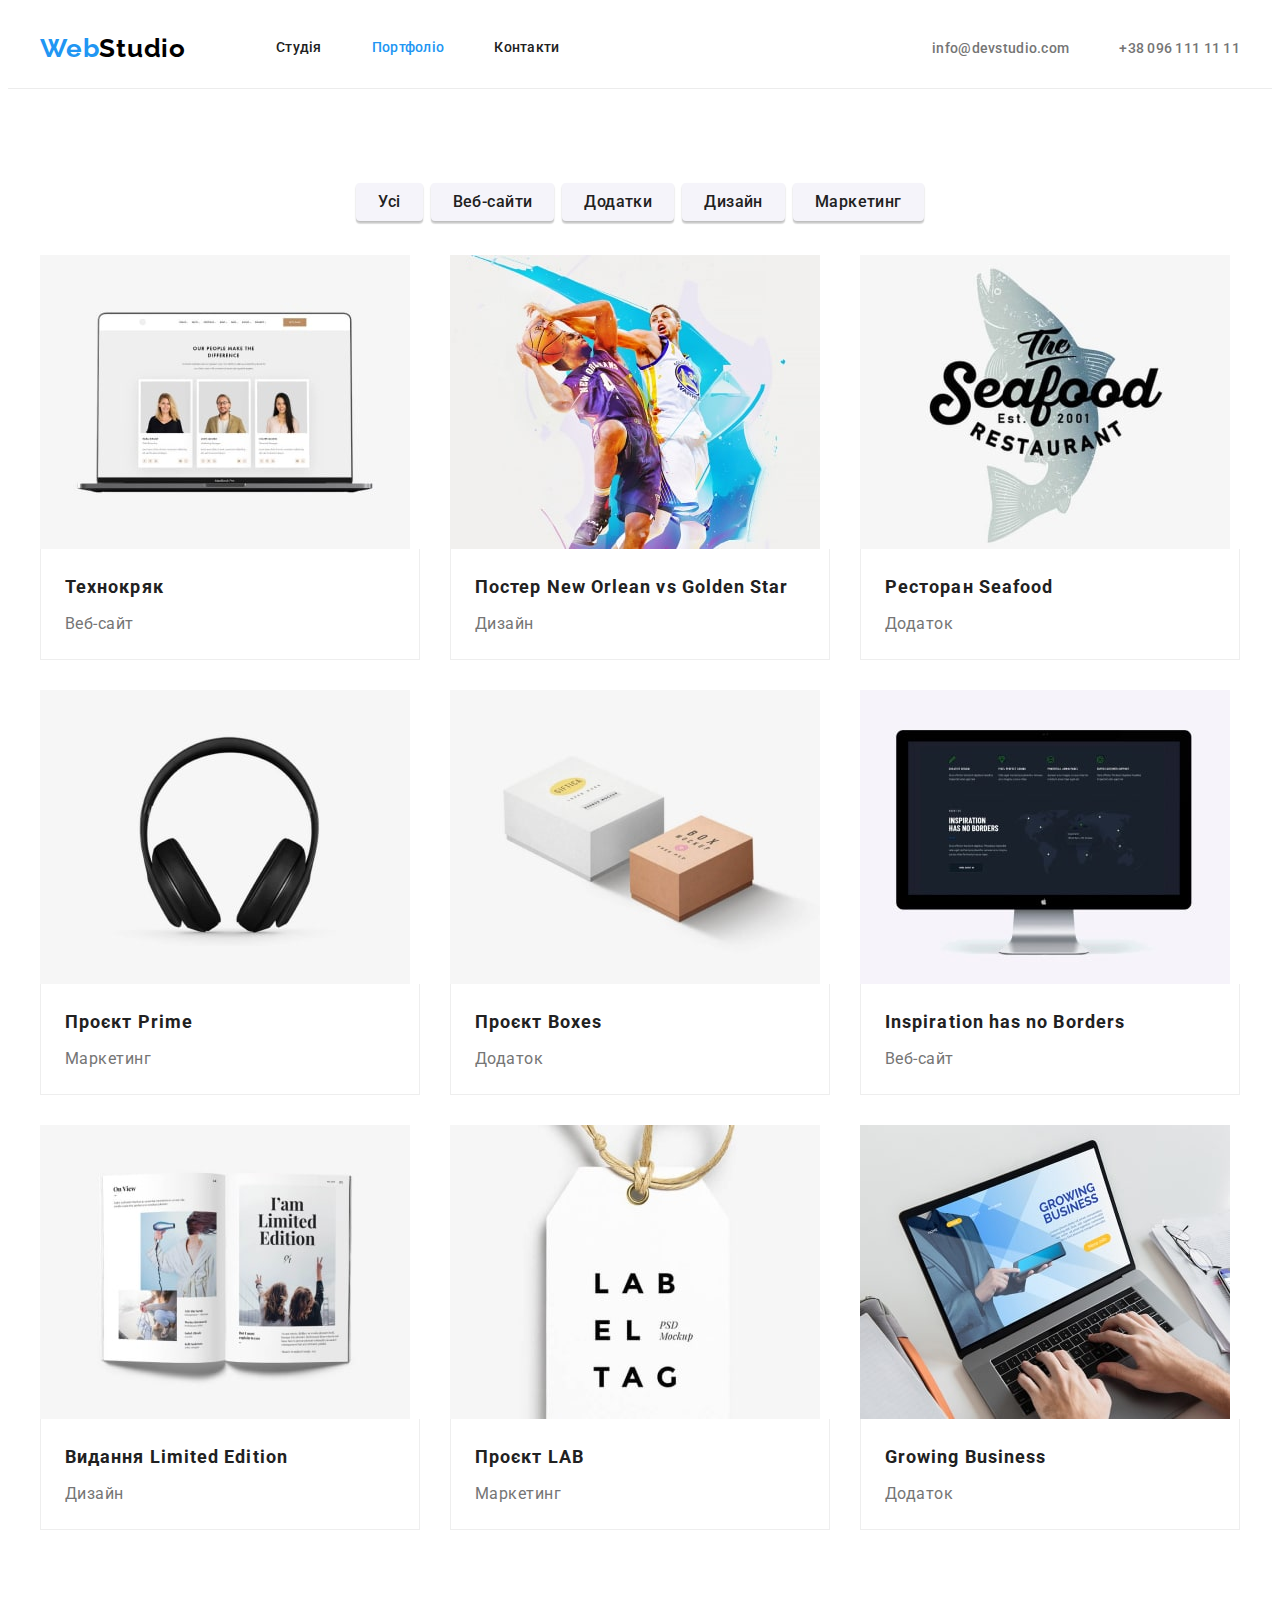
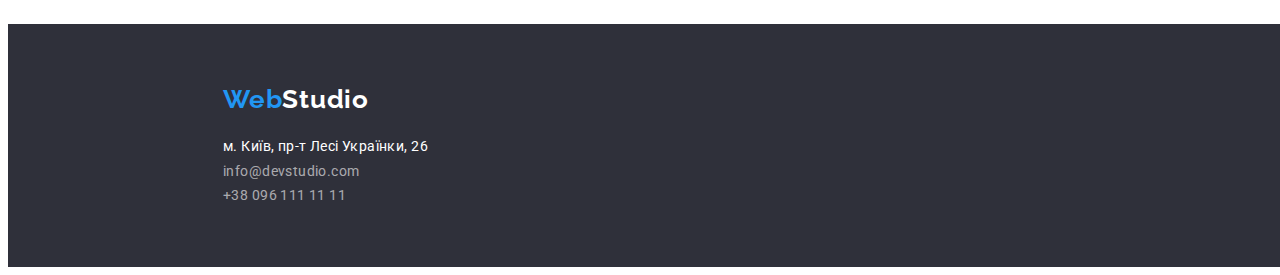
==== commit b851a042: "123" ====
--- a/portfolio.html
+++ b/portfolio.html
@@ -77,7 +77,7 @@
 
             <li class="net-item">
               <a class="link" href=""
-                ><img class="picture-card" src="./images/magazine.jpg" width="370" alt="img-card" />
+                ><img class="picture-card" src="./images/poster.jpg" width="370" alt="img-card" />
                 <div class="card-border">
                   <h2 class="title-card-portfolio">Постер New Orlean vs Golden Star</h2>
                   <p class="text-card-portfolio">Дизайн</p>
--- a/css/style.css
+++ b/css/style.css
@@ -64,7 +64,6 @@
   padding-left: 15px;
   padding-right: 15px;
   margin: 0 auto;
-  outline: 2px solid red;
 }
 
 .section {
@@ -74,9 +73,8 @@
 
 /* ====HEADER ====*/
 .heder-section {
+  /* margin: 0 auto; */
   border-bottom: 1px solid var(--border-heder);
-  /* width: 1600px; */
-  margin: 0 auto;
 }
 
 .header-nav {
@@ -400,8 +398,6 @@
   display: flex;
   gap: 8px;
   justify-content: center;
-  border-bottom: 5px solid var(--border-heder-portfolio);
-  /* width: 1200px; */
   margin-bottom: 34px;
 }
 
@@ -437,22 +433,19 @@
 }
 
 .net-item {
-  /* background-color: tomato; */
   width: calc((100% - 60px) / 3);
-  /* border: 5px solid #e60404; */
 }
 
 .card-border {
-  /* border: 1px solid color var(--net-item-border); */
-  border: 1px solid color var(--net-item-border);
-  padding-left: 24px;
-  padding-right: 24px;
-  padding-bottom: 20px;
-}
+  /* border: 1px solid var(--net-item-border); */
+  border-left: 1px solid var(--net-item-border);
+  border-right: 1px solid var(--net-item-border);
+  border-bottom: 1px solid var(--net-item-border);
+  padding: 20px 24px;
+}
+
 .picture-card {
-  /* display: block; */
-  margin-bottom: 20px;
-  /* width: 100%; */
+  display: block;
 }
 
 .title-card-portfolio {
@@ -466,10 +459,6 @@
 }
 
 .text-card-portfolio {
-  margin-bottom: 20px;
-  /* padding-left: 24px;
-  padding-right: 24px; */
-
   font-weight: 400;
   font-size: 16px;
   line-height: 1.88;
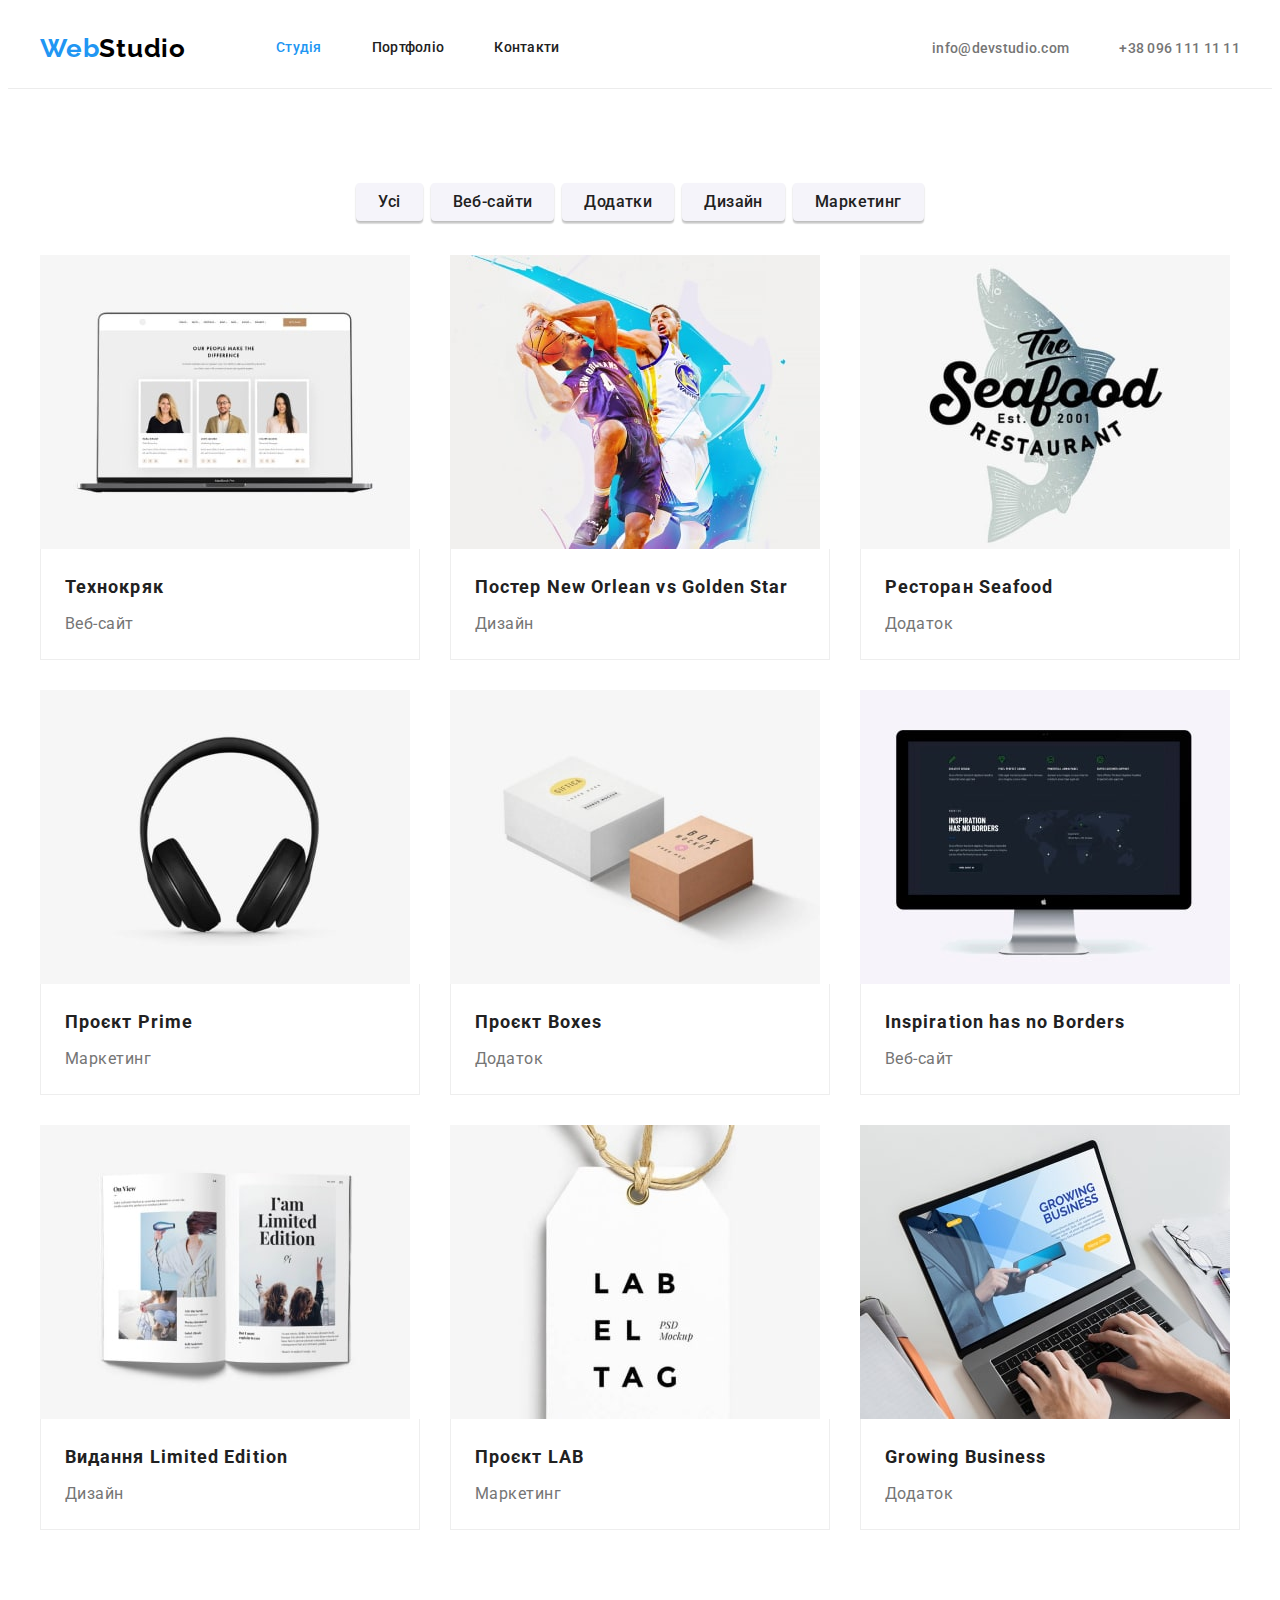
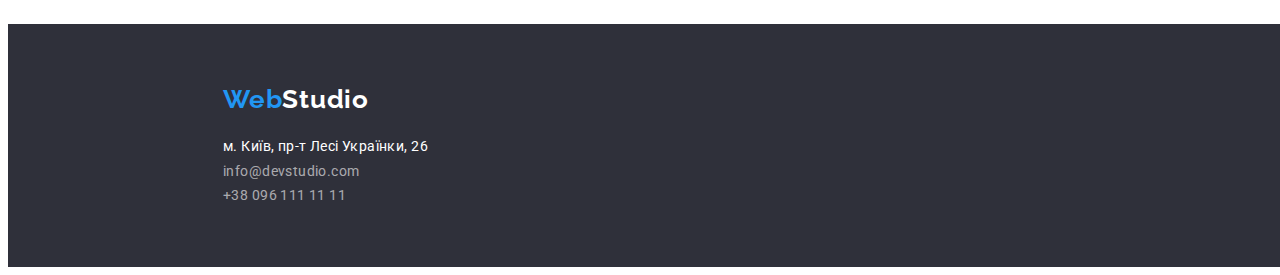
==== commit ae2a8afd: "переробив хедер" ====
--- a/portfolio.html
+++ b/portfolio.html
@@ -23,17 +23,14 @@
   <body>
     <!-- Хедер -->
     <header class="heder-section">
-      <div class="container">
-        <div class="main-nav">
-          <nav class="header-nav">
+      <div class="container main-nav">
+        <nav class="header-nav">
             <a class="logo-header link" href="./index.html"
               ><span class="logo-web">Web</span>Studio</a
             >
             <ul class="list site-nav">
-              <li class="item"><a class="link nav-link" href="./index.html">Студія</a></li>
-              <li class="item">
-                <a class="link nav-link current" href="./portfolio.html">Портфоліо</a>
-              </li>
+              <li class="item"><a class="link nav-link current" href="./index.html">Студія</a></li>
+              <li class="item"><a class="link nav-link" href="./portfolio.html">Портфоліо</a></li>
               <li class="item"><a class="link nav-link" href="">Контакти</a></li>
             </ul>
           </nav>
@@ -45,7 +42,6 @@
               <a class="link header-tel" href="tel:+380961111111">+38 096 111 11 11</a>
             </li>
           </ul>
-        </div>
       </div>
     </header>
 
--- a/css/style.css
+++ b/css/style.css
@@ -73,7 +73,6 @@
 
 /* ====HEADER ====*/
 .heder-section {
-  /* margin: 0 auto; */
   border-bottom: 1px solid var(--border-heder);
 }
 
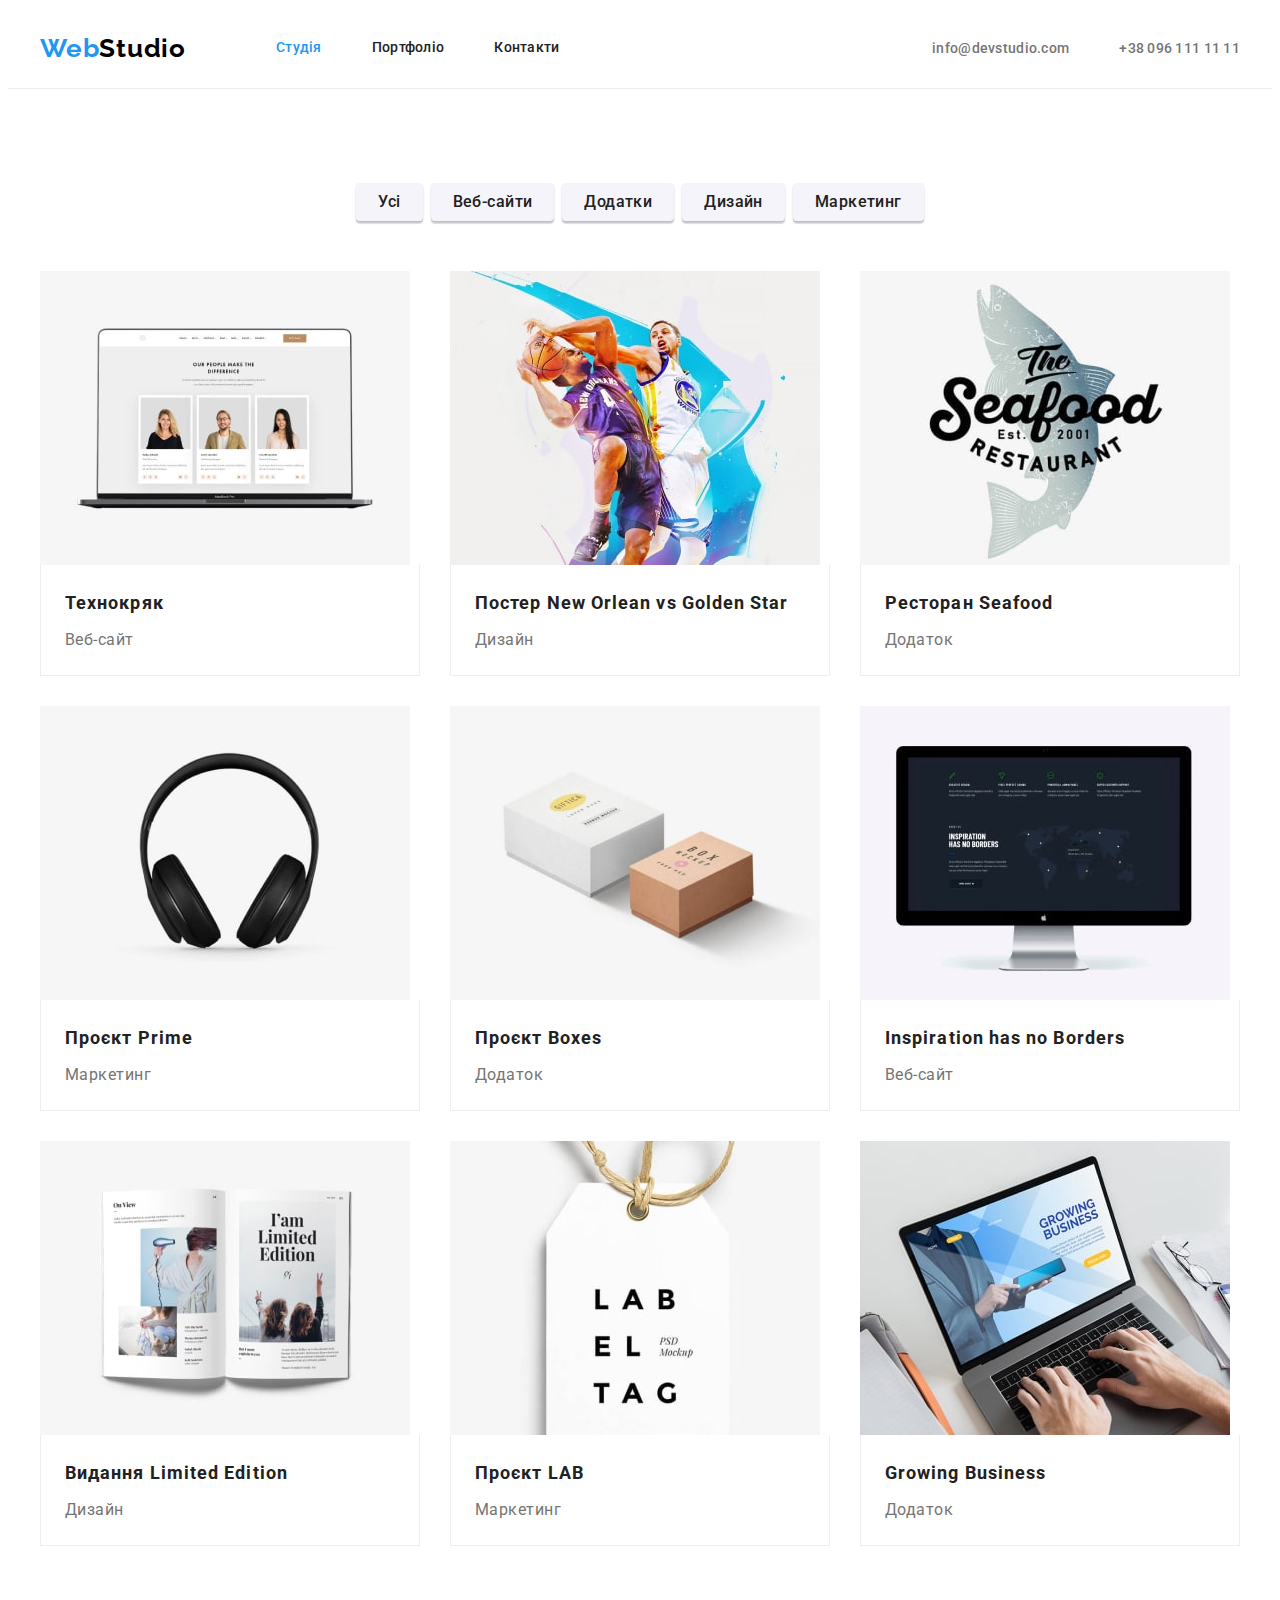
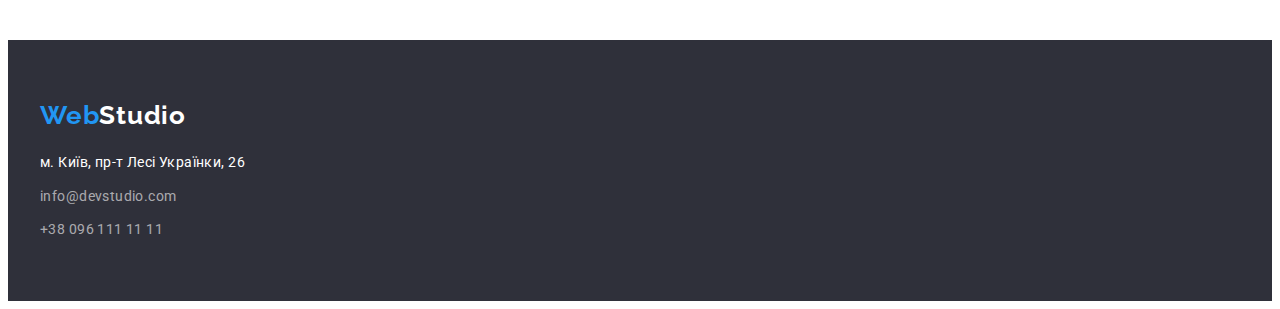
==== commit 4a6a1efa: "переробка" ====
--- a/portfolio.html
+++ b/portfolio.html
@@ -25,23 +25,23 @@
     <header class="heder-section">
       <div class="container main-nav">
         <nav class="header-nav">
-            <a class="logo-header link" href="./index.html"
-              ><span class="logo-web">Web</span>Studio</a
-            >
-            <ul class="list site-nav">
-              <li class="item"><a class="link nav-link current" href="./index.html">Студія</a></li>
-              <li class="item"><a class="link nav-link" href="./portfolio.html">Портфоліо</a></li>
-              <li class="item"><a class="link nav-link" href="">Контакти</a></li>
-            </ul>
-          </nav>
-          <ul class="list contact">
-            <li class="contact-item">
-              <a class="link header-email" href="mailto:info@devstudio.com">info@devstudio.com</a>
-            </li>
-            <li class="contact-item">
-              <a class="link header-tel" href="tel:+380961111111">+38 096 111 11 11</a>
-            </li>
+          <a class="logo-header link" href="./index.html"
+            ><span class="logo-web">Web</span>Studio</a
+          >
+          <ul class="list site-nav">
+            <li class="item"><a class="link nav-link current" href="./index.html">Студія</a></li>
+            <li class="item"><a class="link nav-link" href="./portfolio.html">Портфоліо</a></li>
+            <li class="item"><a class="link nav-link" href="">Контакти</a></li>
           </ul>
+        </nav>
+        <ul class="list contact">
+          <li class="contact-item">
+            <a class="link header-email" href="mailto:info@devstudio.com">info@devstudio.com</a>
+          </li>
+          <li class="contact-item">
+            <a class="link header-tel" href="tel:+380961111111">+38 096 111 11 11</a>
+          </li>
+        </ul>
       </div>
     </header>
 
@@ -160,38 +160,31 @@
       </section>
     </main>
     <!-- Футер -->
-    <footer>
-      <section class="footer-section">
-        <div class="footer">
-          <a class="logo-footer link" href="./index.html"
-            ><span class="logo-web">Web</span>Studio</a
-          >
-          <div class="footer-adress">
-            <address>
-              <ul class="list">
-                <li>
-                  <a
-                    class="fiz-adress link"
-                    href="https://goo.gl/maps/s4aSejZRAGrqeDKE9"
-                    target="_blank"
-                    rel="noreferrer noopener"
-                    >м. Київ, пр-т Лесі Українки, 26</a
-                  >
-                </li>
-                <li>
-                  <a class="footer-mail-phoneess link" href="mailto:info@devstudio.com"
-                    >info@devstudio.com</a
-                  >
-                </li>
-                <li>
-                  <a class="footer-mail-phoneess link" href="tel:+380961111111"
-                    >+38 096 111 11 11</a
-                  >
-                </li>
-              </ul>
-            </address>
-          </div>
-        </div>
+    <footer class="footer">
+      <section class="container">
+        <a class="logo-footer link" href="./index.html"><span class="logo-web">Web</span>Studio</a>
+
+        <address class="adress">
+          <ul class="list">
+            <li class="adress-item">
+              <a
+                class="fiz-adress link"
+                href="https://goo.gl/maps/s4aSejZRAGrqeDKE9"
+                target="_blank"
+                rel="noreferrer noopener"
+                >м. Київ, пр-т Лесі Українки, 26</a
+              >
+            </li>
+            <li class="adress-item">
+              <a class="footer-mail-phoneess link" href="mailto:info@devstudio.com"
+                >info@devstudio.com</a
+              >
+            </li>
+            <li class="adress-item">
+              <a class="footer-mail-phoneess link" href="tel:+380961111111">+38 096 111 11 11</a>
+            </li>
+          </ul>
+        </address>
       </section>
     </footer>
   </body>
--- a/css/style.css
+++ b/css/style.css
@@ -51,6 +51,11 @@
   background-color: var(--body-background);
 }
 
+img {
+  display: block;
+  max-width: 100%;
+  height: auto;
+}
 .list {
   list-style: none;
 }
@@ -87,9 +92,6 @@
 }
 
 .logo-web {
-  padding-top: 24px;
-  padding-bottom: 25px;
-
   font-family: 'Raleway';
   font-style: normal;
   font-weight: 700;
@@ -172,13 +174,11 @@
 }
 
 /* =============HERO=============== */
-.hero.section {
+/* .hero.section {
   width: 1600px;
   margin: 0 auto;
-  /* text-align: center; */
-  padding-top: 200px;
-  padding-bottom: 200px;
-}
+  text-align: center; */
+
 .hero-title {
   text-align: center;
   margin-left: auto;
@@ -196,12 +196,12 @@
 
 .hero {
   background-color: var(--hero-background);
-  /* margin-bottom: 94px; */
+  padding-top: 200px;
+  padding-bottom: 200px;
 }
 
 .button-hero {
   min-width: 216px;
-  height: 50px;
   margin-left: auto;
   margin-right: auto;
   /* margin-bottom: 200px; */
@@ -237,10 +237,6 @@
   margin: -1px;
 }
 
-.section-benefits {
-  padding-top: 94px;
-}
-
 .list-benefits {
   display: flex;
   gap: 30px;
@@ -257,7 +253,7 @@
   color: var(--title);
 }
 
-.h2-index {
+.sention-title {
   text-align: center;
   margin-bottom: 50px;
 
@@ -285,8 +281,6 @@
 /* <!-- Наша команда --> */
 .section-our-team {
   background-color: var(--bkg-section-our-team);
-  width: 1600px;
-  margin: 0 auto;
 }
 .team-container {
   display: flex;
@@ -294,15 +288,18 @@
 }
 
 .card {
-  padding-bottom: 30px;
   box-shadow: 0px 1px 3px rgba(0, 0, 0, 0.12), 0px 1px 1px rgba(0, 0, 0, 0.14),
     0px 2px 1px rgba(0, 0, 0, 0.2);
   border-radius: 0px 0px 4px 4px;
   background: #ffffff;
 }
 
+.card-subtitle {
+  padding-top: 30px;
+  padding-bottom: 30px;
+}
+
 .title-card {
-  margin-top: 30px;
   margin-bottom: 10px;
 
   font-weight: 500;
@@ -312,6 +309,7 @@
   letter-spacing: 0.03em;
   color: var(--title);
 }
+
 .text-card {
   font-size: 16px;
   line-height: 1.19;
@@ -323,14 +321,8 @@
 /* ==================FOOTER================== */
 .footer {
   padding-top: 60px;
-  padding-left: 215px;
   padding-bottom: 60px;
   background-color: var(--footer-bkg);
-}
-
-.footer-section {
-  width: 1600px;
-  margin: 0 auto;
 }
 
 .logo-footer {
@@ -343,16 +335,13 @@
   color: var(--white-logo-footer);
 }
 
-.footer-adress {
+.adress {
   margin-top: 20px;
 }
-/* .logo-footer {
-  font-weight: 700;
-  font-size: 26px;
-  line-height: 1.19;
-  letter-spacing: 0.03em;
-  color: var(--logo-footer);
-} */
+
+.adress-item:not(:last-child) {
+  margin-bottom: 9px;
+}
 
 .fiz-adress {
   font-style: normal;
@@ -397,7 +386,7 @@
   display: flex;
   gap: 8px;
   justify-content: center;
-  margin-bottom: 34px;
+  margin-bottom: 50px;
 }
 
 .button-filter {
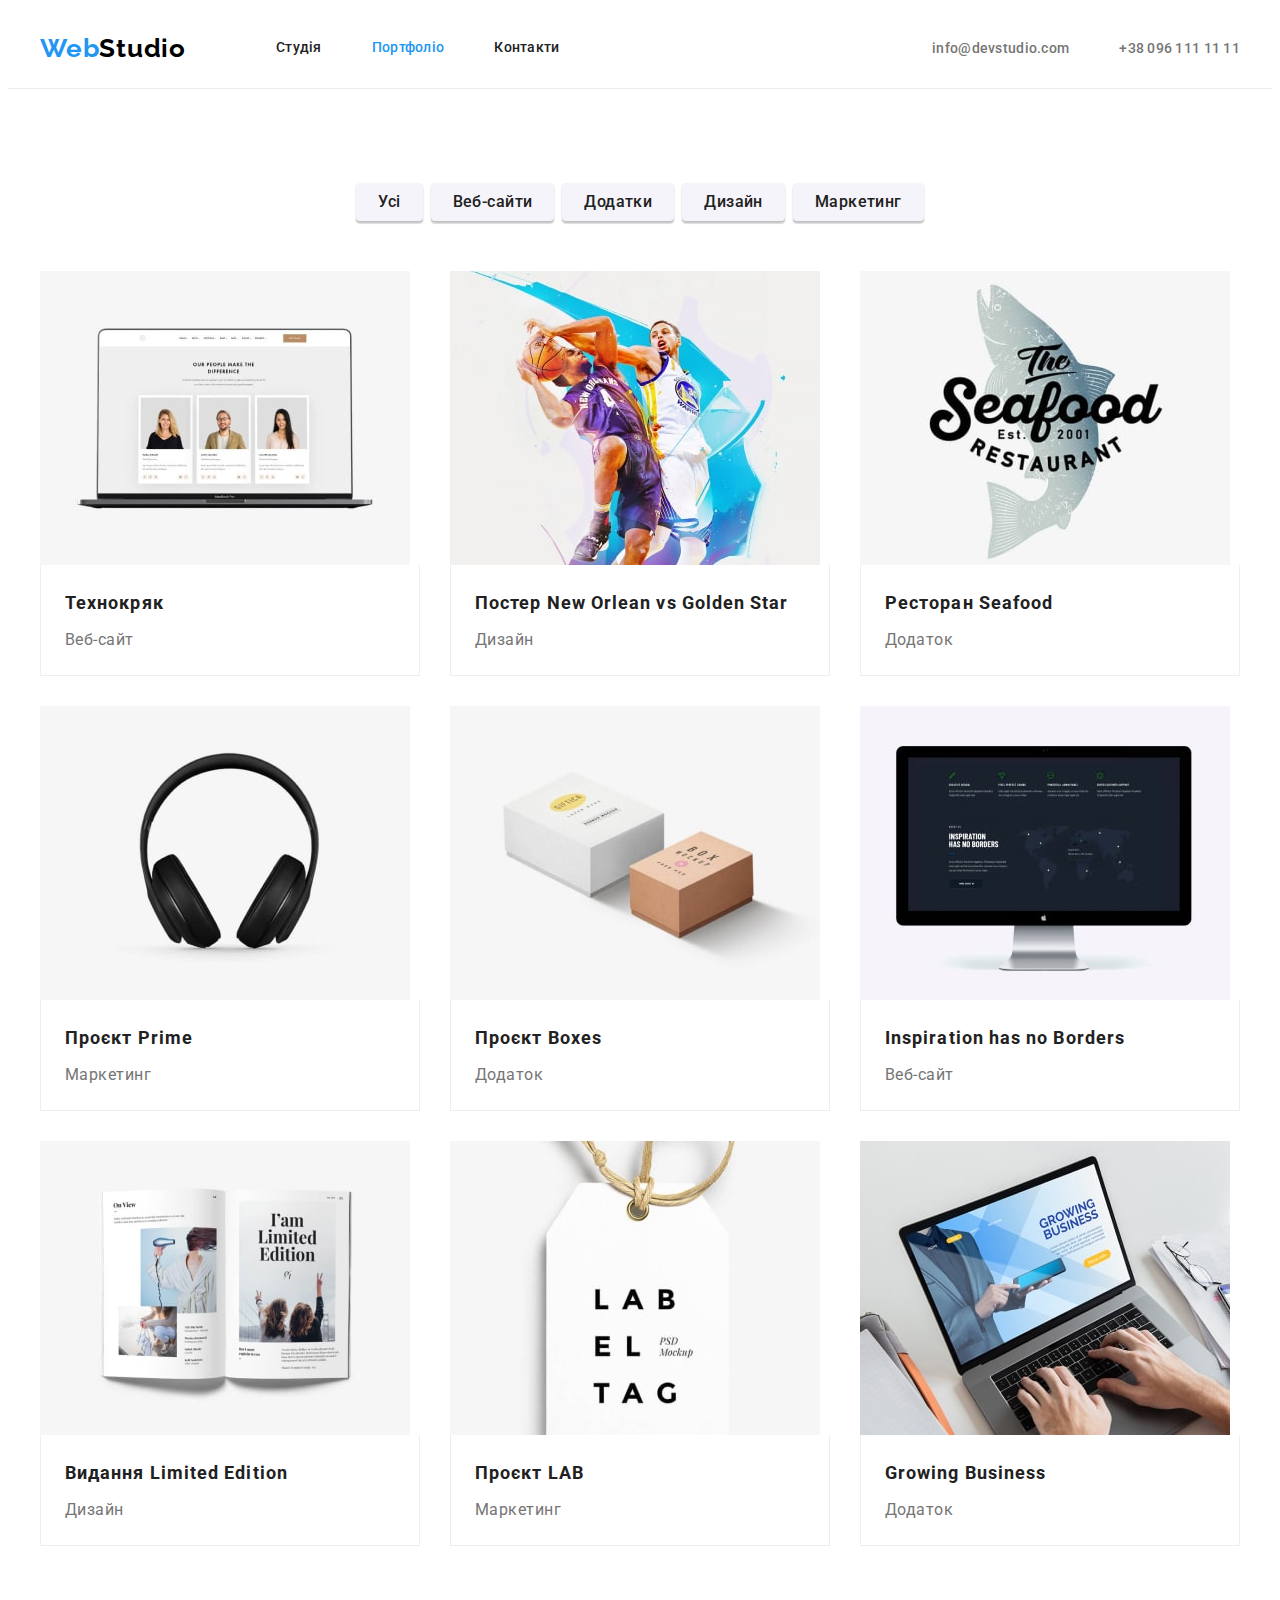
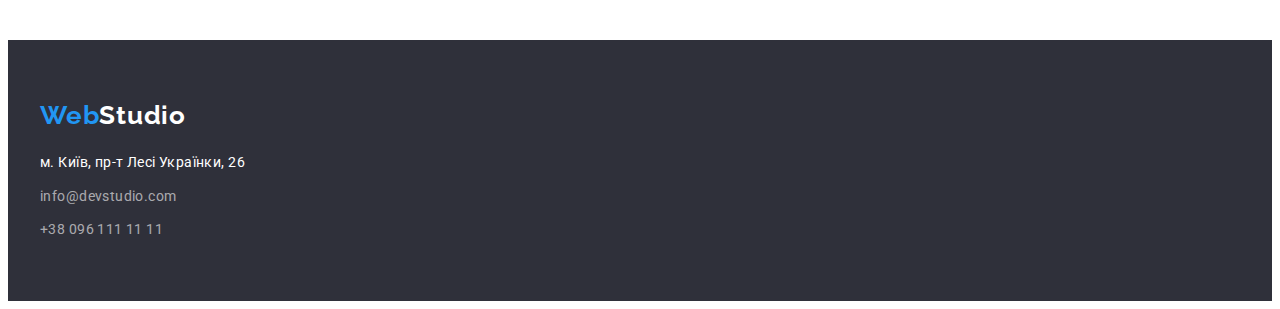
==== commit 022fe913: "apdate-hw03" ====
--- a/portfolio.html
+++ b/portfolio.html
@@ -29,8 +29,10 @@
             ><span class="logo-web">Web</span>Studio</a
           >
           <ul class="list site-nav">
-            <li class="item"><a class="link nav-link current" href="./index.html">Студія</a></li>
-            <li class="item"><a class="link nav-link" href="./portfolio.html">Портфоліо</a></li>
+            <li class="item"><a class="link nav-link" href="./index.html">Студія</a></li>
+            <li class="item">
+              <a class="link nav-link current" href="./portfolio.html">Портфоліо</a>
+            </li>
             <li class="item"><a class="link nav-link" href="">Контакти</a></li>
           </ul>
         </nav>
@@ -161,7 +163,7 @@
     </main>
     <!-- Футер -->
     <footer class="footer">
-      <section class="container">
+      <div class="container">
         <a class="logo-footer link" href="./index.html"><span class="logo-web">Web</span>Studio</a>
 
         <address class="adress">
@@ -185,7 +187,7 @@
             </li>
           </ul>
         </address>
-      </section>
+      </div>
     </footer>
   </body>
 </html>
--- a/css/style.css
+++ b/css/style.css
@@ -253,6 +253,10 @@
   color: var(--title);
 }
 
+.no-puding-top {
+  padding-top: 0;
+}
+
 .sention-title {
   text-align: center;
   margin-bottom: 50px;
